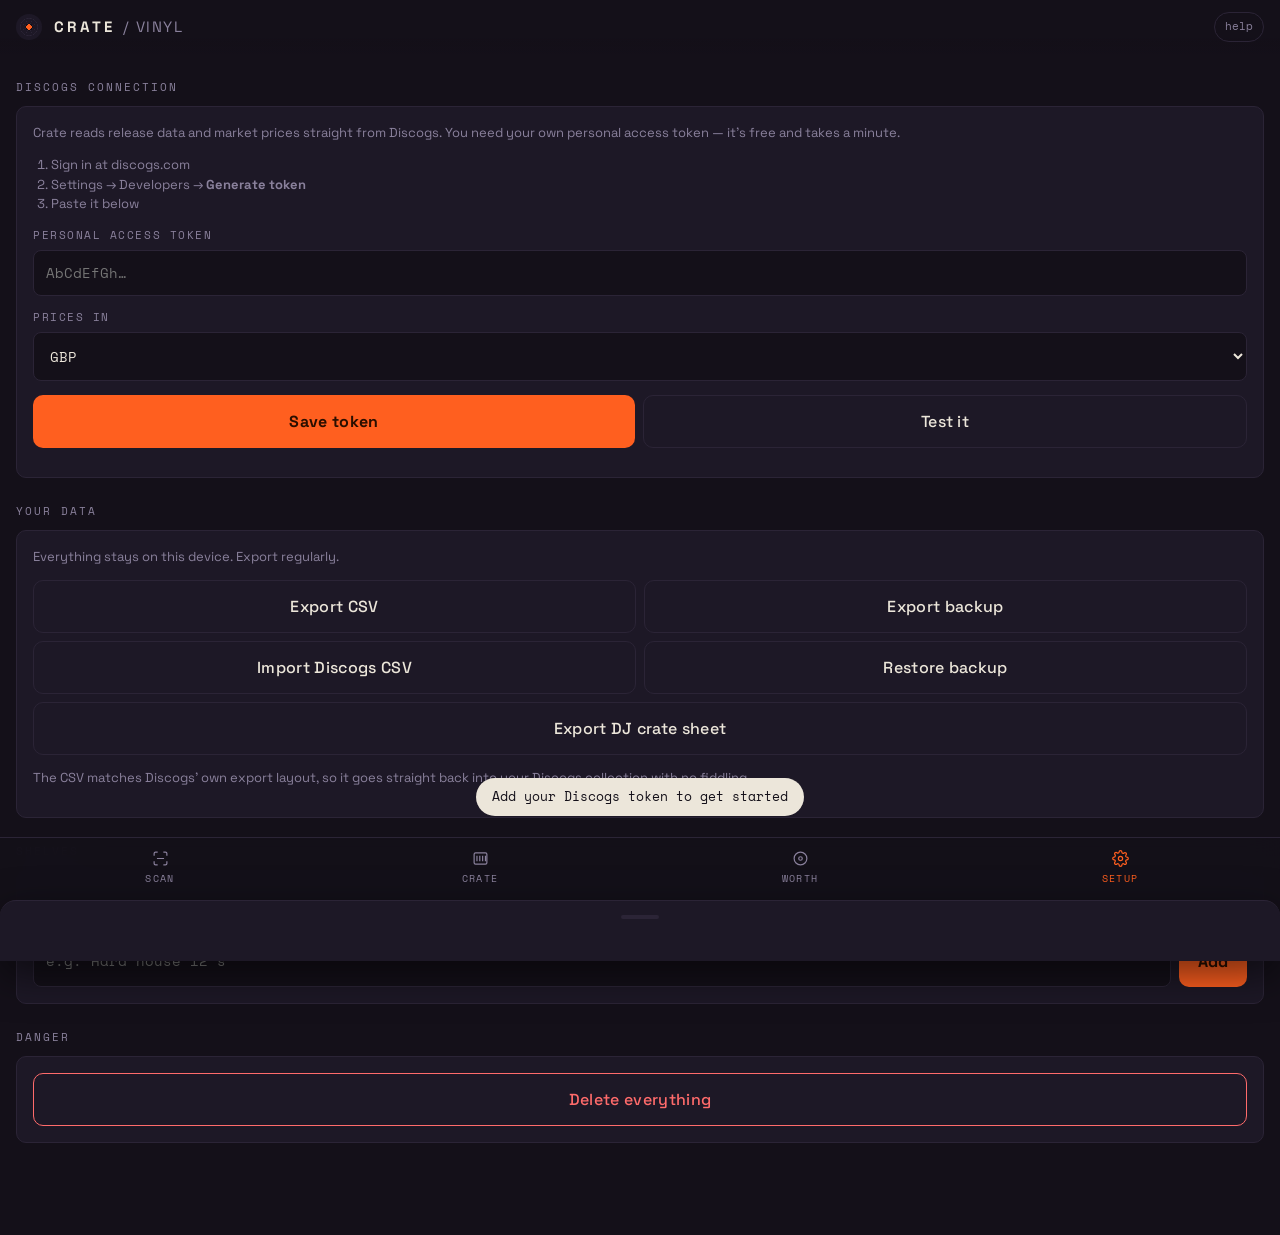
==== crate.html @ 7a07311d "v0.1.0 - Initial project structure for Crate vinyl cataloguer" ====
<!DOCTYPE html>
<html lang="en-GB">
<head>
<meta charset="utf-8">
<meta name="viewport" content="width=device-width, initial-scale=1, viewport-fit=cover">
<meta name="theme-color" content="#141019">
<title>Crate — vinyl cataloguer</title>
<link rel="preconnect" href="https://fonts.googleapis.com">
<link rel="preconnect" href="https://fonts.gstatic.com" crossorigin>
<link href="https://fonts.googleapis.com/css2?family=Space+Grotesk:wght@400;500;700&family=Space+Mono:wght@400;700&display=swap" rel="stylesheet">
<style>
/* ── tokens ───────────────────────────────────────────────── */
:root{
  --ink:#141019;        /* deep sleeve black, violet cast */
  --wax:#1d1826;        /* raised surface */
  --groove:#2b2436;     /* borders, grooves */
  --dust:#8a819c;       /* muted text */
  --card:#ece6da;       /* sleeve cardstock — text colour */
  --sticker:#ff5f1f;    /* fluorescent price sticker */
  --sticker-ink:#2a0f00;
  --ok:#7de0b0;
  --warn:#ffd24a;
  --bad:#ff6b6b;
  --display:"Space Grotesk",system-ui,-apple-system,sans-serif;
  --mono:"Space Mono",ui-monospace,SFMono-Regular,Menlo,monospace;
  --r:10px;
  --shadow:0 14px 40px rgba(0,0,0,.55);
}
*{box-sizing:border-box;-webkit-tap-highlight-color:transparent}
html,body{margin:0;padding:0}
body{
  background:var(--ink);
  color:var(--card);
  font-family:var(--display);
  font-size:16px;line-height:1.45;
  padding-bottom:calc(72px + env(safe-area-inset-bottom));
  overscroll-behavior-y:none;
}
button,input,select,textarea{font:inherit;color:inherit}
button{cursor:pointer;border:0;background:none}
a{color:var(--sticker)}
:focus-visible{outline:2px solid var(--sticker);outline-offset:2px;border-radius:4px}
::-webkit-scrollbar{height:6px;width:6px}
::-webkit-scrollbar-thumb{background:var(--groove);border-radius:3px}

/* ── header ───────────────────────────────────────────────── */
header{
  position:sticky;top:0;z-index:40;
  display:flex;align-items:center;gap:12px;
  padding:calc(12px + env(safe-area-inset-top)) 16px 12px;
  background:linear-gradient(var(--ink) 70%,transparent);
}
.disc{width:26px;height:26px;border-radius:50%;flex:none;
  background:
    radial-gradient(circle at 50% 50%, var(--sticker) 0 14%, var(--ink) 14.5% 20%,
    var(--groove) 20.5% 22%, var(--wax) 22.5% 32%, var(--groove) 32.5% 34%,
    var(--wax) 34.5% 46%, var(--groove) 46.5% 48%, var(--wax) 48.5% 100%);
  animation:spin 3.2s linear infinite;animation-play-state:paused}
.disc.on{animation-play-state:running}
@keyframes spin{to{transform:rotate(360deg)}}
.wordmark{font-weight:700;letter-spacing:.22em;text-transform:uppercase;font-size:15px}
.wordmark span{color:var(--dust);letter-spacing:.1em;font-weight:400}
header .spacer{flex:1}
.ghost{font-family:var(--mono);font-size:11px;color:var(--dust);
  border:1px solid var(--groove);padding:6px 10px;border-radius:99px}
.ghost:hover{color:var(--card);border-color:var(--dust)}

main{padding:0 16px}
.view{display:none}
.view.on{display:block;animation:rise .28s ease both}
@keyframes rise{from{opacity:0;transform:translateY(8px)}to{opacity:1;transform:none}}

/* ── shared bits ──────────────────────────────────────────── */
.eyebrow{font-family:var(--mono);font-size:11px;letter-spacing:.18em;
  text-transform:uppercase;color:var(--dust);margin:26px 0 10px}
.panel{background:var(--wax);border:1px solid var(--groove);border-radius:var(--r);padding:16px}
.btn{background:var(--sticker);color:var(--sticker-ink);font-weight:700;
  padding:14px 18px;border-radius:var(--r);letter-spacing:.02em;
  display:inline-flex;align-items:center;justify-content:center;gap:8px;width:100%}
.btn:active{transform:translateY(1px)}
.btn.quiet{background:transparent;color:var(--card);border:1px solid var(--groove);font-weight:500}
.btn.quiet:hover{border-color:var(--dust)}
.btn[disabled]{opacity:.45;pointer-events:none}
.row{display:flex;gap:8px}
.row>*{flex:1}
label.f{display:block;font-family:var(--mono);font-size:11px;letter-spacing:.14em;
  text-transform:uppercase;color:var(--dust);margin:14px 0 6px}
input[type=text],input[type=number],input[type=search],select,textarea{
  width:100%;background:var(--ink);border:1px solid var(--groove);
  border-radius:8px;padding:12px;font-family:var(--mono);font-size:14px}
input:focus,select:focus,textarea:focus{border-color:var(--sticker);outline:none}
.hint{font-size:13px;color:var(--dust);line-height:1.5}

/* ── scanner ──────────────────────────────────────────────── */
#stage{position:relative;background:#000;border:1px solid var(--groove);
  border-radius:var(--r);overflow:hidden;aspect-ratio:4/3;display:none}
#stage.on{display:block}
#video{width:100%;height:100%;object-fit:cover;display:block}
.reticle{position:absolute;inset:18% 10%;border:2px solid rgba(255,95,31,.9);
  border-radius:6px;box-shadow:0 0 0 100vmax rgba(0,0,0,.45)}
.reticle::after{content:"";position:absolute;left:0;right:0;height:2px;
  background:var(--sticker);box-shadow:0 0 12px var(--sticker);
  animation:sweep 2.2s ease-in-out infinite}
@keyframes sweep{0%,100%{top:4%}50%{top:96%}}
.stage-note{position:absolute;left:0;right:0;bottom:0;padding:8px 12px;
  font-family:var(--mono);font-size:11px;background:rgba(0,0,0,.6);color:var(--card)}

/* ── queue ────────────────────────────────────────────────── */
.q{display:flex;align-items:center;gap:10px;padding:10px 0;border-bottom:1px solid var(--groove)}
.q:last-child{border-bottom:0}
.q .code{font-family:var(--mono);font-size:13px}
.q .st{margin-left:auto;font-family:var(--mono);font-size:11px;color:var(--dust)}
.q.done .st{color:var(--ok)}
.q.miss .st{color:var(--bad)}

/* ── stats strip ──────────────────────────────────────────── */
.strip{display:grid;grid-template-columns:repeat(3,1fr);gap:1px;
  background:var(--groove);border:1px solid var(--groove);border-radius:var(--r);overflow:hidden}
.strip div{background:var(--wax);padding:14px 10px;text-align:center}
.strip b{display:block;font-family:var(--mono);font-size:19px;font-weight:700;letter-spacing:-.02em}
.strip small{font-family:var(--mono);font-size:10px;letter-spacing:.14em;
  text-transform:uppercase;color:var(--dust)}

/* ── THE CRATE (signature) ────────────────────────────────── */
.crate-rail{position:relative;margin:0 -16px;padding:0 16px}
.crate{display:flex;gap:3px;overflow-x:auto;scroll-snap-type:x proximity;
  padding:22px 16px 26px;margin:0 -16px;
  background:
    linear-gradient(180deg,transparent 0 18px,#0d0a11 18px 100%);
  border-top:1px solid var(--groove);border-bottom:1px solid var(--groove)}
.spine{flex:none;width:26px;height:184px;scroll-snap-align:center;
  border-radius:2px 2px 0 0;position:relative;overflow:hidden;
  box-shadow:inset -3px 0 6px rgba(0,0,0,.5), 0 -3px 8px rgba(0,0,0,.4);
  transition:transform .18s ease,width .18s ease}
.spine:hover,.spine:focus-visible{transform:translateY(-14px)}
.spine .txt{position:absolute;bottom:8px;left:50%;transform:translateX(-50%) rotate(180deg);
  writing-mode:vertical-rl;font-family:var(--mono);font-size:10px;letter-spacing:.06em;
  white-space:nowrap;max-height:168px;overflow:hidden;text-overflow:ellipsis;
  color:rgba(255,255,255,.92);text-shadow:0 1px 2px rgba(0,0,0,.8)}
.spine .tab{position:absolute;top:0;left:0;right:0;height:5px;background:rgba(255,255,255,.25)}
.crate-empty{padding:34px 16px;text-align:center;color:var(--dust);font-size:14px}

/* ── grid ─────────────────────────────────────────────────── */
.tools{display:flex;gap:8px;margin:14px 0}
.tools input{flex:2}
.tools select{flex:1;padding:12px 8px}
.grid{display:grid;grid-template-columns:repeat(auto-fill,minmax(148px,1fr));gap:14px;margin-bottom:24px}
.rec{position:relative;text-align:left}
.sleeve{aspect-ratio:1;background:var(--wax);border:1px solid var(--groove);
  border-radius:4px;overflow:hidden;position:relative}
.sleeve img{width:100%;height:100%;object-fit:cover;display:block}
.sleeve .noart{position:absolute;inset:0;display:grid;place-items:center;
  font-family:var(--mono);font-size:10px;color:var(--dust);text-align:center;padding:8px}
.tagsticker{position:absolute;right:-6px;top:-6px;background:var(--sticker);
  color:var(--sticker-ink);font-family:var(--mono);font-weight:700;font-size:11px;
  padding:4px 7px;border-radius:3px;transform:rotate(-7deg);
  box-shadow:0 3px 8px rgba(0,0,0,.5)}
.rec h4{margin:8px 0 1px;font-size:13.5px;font-weight:500;line-height:1.25;
  overflow:hidden;display:-webkit-box;-webkit-line-clamp:2;-webkit-box-orient:vertical}
.rec p{margin:0;font-family:var(--mono);font-size:10.5px;color:var(--dust);
  white-space:nowrap;overflow:hidden;text-overflow:ellipsis}
.dupe{position:absolute;left:6px;top:6px;background:var(--warn);color:#2a1f00;
  font-family:var(--mono);font-size:9px;font-weight:700;padding:2px 5px;border-radius:2px}

/* ── view toggle ──────────────────────────────────────────── */
.toggle{display:flex;gap:1px;background:var(--groove);border:1px solid var(--groove);
  border-radius:99px;overflow:hidden;margin:14px 0 0}
.toggle button{flex:1;padding:9px 4px;background:var(--wax);font-family:var(--mono);
  font-size:10.5px;letter-spacing:.14em;text-transform:uppercase;color:var(--dust)}
.toggle button.on{background:var(--sticker);color:var(--sticker-ink);font-weight:700}

.filterbar{background:var(--wax);border:1px solid var(--groove);border-radius:var(--r);
  padding:12px;margin:10px 0}
.filterbar .lane{display:flex;gap:8px;align-items:center}
.filterbar .lane+.lane{margin-top:8px}
.filterbar .tag{font-family:var(--mono);font-size:10px;letter-spacing:.14em;
  text-transform:uppercase;color:var(--dust);flex:0 0 44px}
.filterbar input,.filterbar select{padding:9px 8px;font-size:13px}
.check{display:flex;align-items:center;gap:8px;font-size:12.5px;color:var(--dust);
  font-family:var(--mono);cursor:pointer;margin-top:9px}
.check input{width:16px;height:16px;flex:0 0 16px;accent-color:var(--sticker)}
.clearf{font-family:var(--mono);font-size:10.5px;color:var(--sticker);
  text-transform:uppercase;letter-spacing:.12em;margin-left:auto}

/* ── key badge ────────────────────────────────────────────── */
.key{font-family:var(--mono);font-size:10.5px;font-weight:700;padding:3px 6px;
  border-radius:3px;letter-spacing:.02em;white-space:nowrap;
  background:hsl(var(--kh) 62% 58% / .18);color:hsl(var(--kh) 72% 68%);
  border:1px solid hsl(var(--kh) 62% 58% / .38)}
.bpmv{font-family:var(--mono);font-size:13px;font-weight:700;color:var(--card)}
.bpmv small{font-size:9px;color:var(--dust);font-weight:400;letter-spacing:.1em}

/* ── track list (global) ──────────────────────────────────── */
.tlist{margin-bottom:24px}
.trow{display:flex;align-items:center;gap:10px;padding:11px 0;
  border-bottom:1px solid var(--groove);width:100%;text-align:left}
.trow .art{width:34px;height:34px;flex:none;border-radius:3px;object-fit:cover;background:var(--ink)}
.trow .who{min-width:0;flex:1}
.trow .who b{display:block;font-size:13.5px;font-weight:500;
  overflow:hidden;text-overflow:ellipsis;white-space:nowrap}
.trow .who span{display:block;font-family:var(--mono);font-size:10.5px;color:var(--dust);
  overflow:hidden;text-overflow:ellipsis;white-space:nowrap}
.trow .num{display:flex;align-items:center;gap:7px;flex:none}
.keyhead{display:flex;align-items:baseline;gap:8px;margin:20px 0 2px}
.keyhead b{font-family:var(--mono);font-size:12px;letter-spacing:.14em;color:var(--sticker)}
.keyhead span{font-family:var(--mono);font-size:10.5px;color:var(--dust)}

/* ── editable tracks in sheet ─────────────────────────────── */
.ed{border-bottom:1px solid var(--groove);padding:10px 0}
.ed .top{display:flex;gap:10px;align-items:baseline;font-family:var(--mono);font-size:12.5px}
.ed .top b{color:var(--sticker);min-width:24px;flex:none}
.ed .top span:nth-child(2){flex:1;min-width:0;overflow:hidden;text-overflow:ellipsis;white-space:nowrap}
.ed .top span:last-child{color:var(--dust);font-size:11px}
.ed .bot{display:flex;gap:6px;margin-top:7px;align-items:center}
.ed .bot input[type=number]{flex:0 0 74px;padding:8px;text-align:center}
.ed .bot select{flex:1;padding:8px}
.tap{flex:0 0 52px;padding:8px 0;border:1px solid var(--groove);border-radius:8px;
  font-family:var(--mono);font-size:10.5px;letter-spacing:.1em;text-transform:uppercase;
  color:var(--dust);text-align:center}
.tap.live{border-color:var(--sticker);color:var(--sticker)}

/* ── sheet ────────────────────────────────────────────────── */
.scrim{position:fixed;inset:0;background:rgba(8,5,12,.72);z-index:60;
  opacity:0;pointer-events:none;transition:opacity .22s}
.scrim.on{opacity:1;pointer-events:auto}
.sheet{position:fixed;left:0;right:0;bottom:0;z-index:61;max-height:88vh;overflow-y:auto;
  background:var(--wax);border-top:1px solid var(--groove);
  border-radius:16px 16px 0 0;box-shadow:var(--shadow);
  transform:translateY(100%);transition:transform .28s cubic-bezier(.22,1,.36,1);
  padding:8px 16px calc(28px + env(safe-area-inset-bottom))}
.sheet.on{transform:none}
.grip{width:38px;height:4px;border-radius:2px;background:var(--groove);margin:6px auto 14px}
.sheet-head{display:flex;gap:14px}
.sheet-head img{width:96px;height:96px;object-fit:cover;border-radius:4px;flex:none;background:var(--ink)}
.sheet-head h3{margin:0 0 4px;font-size:18px;line-height:1.25}
.meta{font-family:var(--mono);font-size:11.5px;color:var(--dust);line-height:1.7}
.chips{display:flex;flex-wrap:wrap;gap:6px;margin:14px 0}
.chip{font-family:var(--mono);font-size:10.5px;letter-spacing:.08em;text-transform:uppercase;
  border:1px solid var(--groove);border-radius:99px;padding:4px 10px;color:var(--dust)}
.tracks{margin:8px 0 0;padding:0;list-style:none;font-family:var(--mono);font-size:12px}
.tracks li{display:flex;gap:10px;padding:5px 0;border-bottom:1px solid var(--groove)}
.tracks li b{color:var(--sticker);font-weight:700;min-width:26px}
.tracks li span:last-child{margin-left:auto;color:var(--dust)}

/* ── stats view ───────────────────────────────────────────── */
.bar{margin:9px 0}
.bar .lab{display:flex;font-family:var(--mono);font-size:11.5px;margin-bottom:4px}
.bar .lab span:last-child{margin-left:auto;color:var(--dust)}
.bar .track{height:7px;background:var(--groove);border-radius:4px;overflow:hidden}
.bar .fill{height:100%;background:var(--sticker);border-radius:4px}

/* ── nav ──────────────────────────────────────────────────── */
nav{position:fixed;left:0;right:0;bottom:0;z-index:50;display:grid;
  grid-template-columns:repeat(4,1fr);
  background:rgba(20,16,25,.94);backdrop-filter:blur(14px);
  border-top:1px solid var(--groove);padding-bottom:env(safe-area-inset-bottom)}
nav button{padding:12px 4px 14px;font-family:var(--mono);font-size:10px;
  letter-spacing:.14em;text-transform:uppercase;color:var(--dust);
  display:flex;flex-direction:column;align-items:center;gap:5px}
nav button .ic{width:17px;height:17px;stroke:currentColor;fill:none;stroke-width:1.7}
nav button.on{color:var(--sticker)}

/* ── toast ────────────────────────────────────────────────── */
#toast{position:fixed;left:50%;bottom:calc(84px + env(safe-area-inset-bottom));
  transform:translate(-50%,14px);z-index:80;background:var(--card);color:var(--ink);
  font-family:var(--mono);font-size:12.5px;padding:10px 16px;border-radius:99px;
  opacity:0;pointer-events:none;transition:.24s;max-width:90vw;text-align:center}
#toast.on{opacity:1;transform:translate(-50%,0)}

@media (prefers-reduced-motion:reduce){
  *{animation:none!important;transition:none!important}
}
</style>
</head>
<body>

<header>
  <div class="disc" id="disc" aria-hidden="true"></div>
  <div class="wordmark">Crate <span>/ vinyl</span></div>
  <div class="spacer"></div>
  <button class="ghost" id="btnHelp">help</button>
</header>

<main>

<!-- ═══ SCAN ═══ -->
<section class="view on" id="v-scan">
  <div class="eyebrow">Add records</div>

  <div id="stage">
    <video id="video" playsinline muted></video>
    <div class="reticle"></div>
    <div class="stage-note" id="stageNote">Point at the barcode on the sleeve</div>
  </div>

  <div style="margin-top:12px" class="row">
    <button class="btn" id="btnCam">Scan barcodes</button>
    <button class="btn quiet" id="btnStop" style="display:none">Stop camera</button>
  </div>

  <label class="f" for="manual">Or type a barcode, catalogue number or title</label>
  <div class="row">
    <input type="text" id="manual" placeholder="5033197130729 / TIDY123 / Binary Finary" autocomplete="off">
    <button class="btn" id="btnFind" style="flex:0 0 88px">Find</button>
  </div>
  <div class="row" style="margin-top:8px">
    <button class="btn quiet" id="btnPaste">Paste Discogs link</button>
    <button class="btn quiet" id="btnBlank">Add by hand</button>
  </div>

  <div class="eyebrow">Queue</div>
  <div class="panel" id="queue"><div class="hint">Nothing queued. Scans land here and resolve one at a time so Discogs doesn't rate-limit you.</div></div>
</section>

<!-- ═══ CRATE ═══ -->
<section class="view" id="v-crate">
  <div class="eyebrow">Your collection</div>
  <div class="strip" id="strip"></div>

  <div class="eyebrow">Flick through</div>
  <div class="crate-rail"><div class="crate" id="crate"></div></div>

  <div class="toggle" id="mode">
    <button data-m="sleeves" class="on">Sleeves</button>
    <button data-m="tracks">Tracks</button>
  </div>

  <div class="tools">
    <input type="search" id="q" placeholder="Search artist, title, label, cat no…" autocomplete="off">
    <select id="sort">
      <option value="added">Newest first</option>
      <option value="artist">Artist A–Z</option>
      <option value="year">Year</option>
      <option value="value">Value high–low</option>
      <option value="label">Label</option>
      <option value="bpm">BPM low–high</option>
      <option value="keybpm">Key, then BPM</option>
      <option value="bpmkey">BPM, then key</option>
    </select>
  </div>

  <div class="filterbar">
    <div class="lane">
      <span class="tag">Shelf</span>
      <select id="shelfFilter"><option value="">All shelves</option></select>
      <select id="fmtFilter"><option value="">All formats</option></select>
    </div>
    <div class="lane">
      <span class="tag">BPM</span>
      <input type="number" id="bpmMin" placeholder="min" inputmode="numeric">
      <input type="number" id="bpmMax" placeholder="max" inputmode="numeric">
      <select id="keyFilter" style="flex:1.3"><option value="">Any key</option></select>
    </div>
    <label class="check"><input type="checkbox" id="harmonic"> Include harmonically compatible keys</label>
    <div class="lane"><span class="clearf" id="clearF" role="button" tabindex="0">Clear filters</span></div>
  </div>

  <div class="grid" id="grid"></div>
  <div class="tlist" id="tlist" style="display:none"></div>
</section>

<!-- ═══ STATS ═══ -->
<section class="view" id="v-stats">
  <div class="eyebrow">What you're sitting on</div>
  <div class="strip" id="strip2"></div>
  <div class="panel" style="margin-top:14px">
    <div class="hint" id="valueNote"></div>
  </div>
  <div class="eyebrow">By decade</div>
  <div id="byDecade"></div>
  <div class="eyebrow">By label</div>
  <div id="byLabel"></div>
  <div class="eyebrow">By style</div>
  <div id="byStyle"></div>
  <div class="eyebrow">Most valuable</div>
  <div id="topValue"></div>
  <div style="height:20px"></div>
</section>

<!-- ═══ SETUP ═══ -->
<section class="view" id="v-setup">
  <div class="eyebrow">Discogs connection</div>
  <div class="panel">
    <p class="hint" style="margin-top:0">Crate reads release data and market prices straight from Discogs. You need your own personal access token — it's free and takes a minute.</p>
    <ol class="hint" style="padding-left:18px">
      <li>Sign in at discogs.com</li>
      <li>Settings → Developers → <b>Generate token</b></li>
      <li>Paste it below</li>
    </ol>
    <label class="f" for="tok">Personal access token</label>
    <input type="text" id="tok" placeholder="AbCdEfGh…" autocomplete="off" spellcheck="false">
    <label class="f" for="curr">Prices in</label>
    <select id="curr">
      <option>GBP</option><option>USD</option><option>EUR</option>
      <option>AUD</option><option>CAD</option><option>JPY</option><option>SEK</option>
    </select>
    <div style="margin-top:14px" class="row">
      <button class="btn" id="btnSaveTok">Save token</button>
      <button class="btn quiet" id="btnTest">Test it</button>
    </div>
    <p class="hint" id="tokState" style="margin-bottom:0"></p>
  </div>

  <div class="eyebrow">Your data</div>
  <div class="panel">
    <p class="hint" style="margin-top:0">Everything stays on this device. Export regularly.</p>
    <div class="row" style="margin-bottom:8px">
      <button class="btn quiet" id="btnCsv">Export CSV</button>
      <button class="btn quiet" id="btnJson">Export backup</button>
    </div>
    <div class="row" style="margin-bottom:8px">
      <button class="btn quiet" id="btnImport">Import Discogs CSV</button>
      <button class="btn quiet" id="btnRestore">Restore backup</button>
    </div>
    <button class="btn quiet" id="btnDj">Export DJ crate sheet</button>
    <input type="file" id="file" accept=".csv,.json" style="display:none">
    <p class="hint">The CSV matches Discogs' own export layout, so it goes straight back into your Discogs collection with no fiddling.</p>
  </div>

  <div class="eyebrow">Shelves</div>
  <div class="panel">
    <div id="shelfList"></div>
    <div class="row" style="margin-top:10px">
      <input type="text" id="newShelf" placeholder="e.g. Hard house 12&quot;s">
      <button class="btn" id="btnShelf" style="flex:0 0 68px">Add</button>
    </div>
  </div>

  <div class="eyebrow">Danger</div>
  <div class="panel">
    <button class="btn quiet" id="btnWipe" style="color:var(--bad);border-color:var(--bad)">Delete everything</button>
  </div>
  <div style="height:20px"></div>
</section>

</main>

<nav>
  <button data-v="scan" class="on"><svg class="ic" viewBox="0 0 24 24"><path d="M3 8V5a2 2 0 012-2h3M16 3h3a2 2 0 012 2v3M21 16v3a2 2 0 01-2 2h-3M8 21H5a2 2 0 01-2-2v-3M7 12h10"/></svg>Scan</button>
  <button data-v="crate"><svg class="ic" viewBox="0 0 24 24"><rect x="3" y="4" width="18" height="16" rx="2"/><path d="M7 8v8M11 8v8M15 8v8M19 8v8"/></svg>Crate</button>
  <button data-v="stats"><svg class="ic" viewBox="0 0 24 24"><circle cx="12" cy="12" r="9"/><circle cx="12" cy="12" r="2.5"/></svg>Worth</button>
  <button data-v="setup"><svg class="ic" viewBox="0 0 24 24"><circle cx="12" cy="12" r="3"/><path d="M19.4 15a1.7 1.7 0 00.34 1.88l.06.06a2 2 0 11-2.83 2.83l-.06-.06a1.7 1.7 0 00-1.88-.34 1.7 1.7 0 00-1 1.56V21a2 2 0 11-4 0v-.09a1.7 1.7 0 00-1.11-1.56 1.7 1.7 0 00-1.88.34l-.06.06a2 2 0 11-2.83-2.83l.06-.06a1.7 1.7 0 00.34-1.88 1.7 1.7 0 00-1.56-1H3a2 2 0 110-4h.09A1.7 1.7 0 004.65 8.6a1.7 1.7 0 00-.34-1.88l-.06-.06a2 2 0 112.83-2.83l.06.06a1.7 1.7 0 001.88.34H9a1.7 1.7 0 001-1.56V3a2 2 0 114 0v.09a1.7 1.7 0 001 1.56 1.7 1.7 0 001.88-.34l.06-.06a2 2 0 112.83 2.83l-.06.06a1.7 1.7 0 00-.34 1.88V9a1.7 1.7 0 001.56 1H21a2 2 0 110 4h-.09a1.7 1.7 0 00-1.51 1z"/></svg>Setup</button>
</nav>

<div class="scrim" id="scrim"></div>
<div class="sheet" id="sheet" role="dialog" aria-modal="true"><div class="grip"></div><div id="sheetBody"></div></div>
<div id="toast" role="status"></div>

<script>
/* ══════════════════════════════════════════════════════════
   storage — works as a Claude artifact, a local file, or on
   GitHub Pages. Tries window.storage, then localStorage, then
   memory (session only).
   ══════════════════════════════════════════════════════════ */
const mem = {};
const store = {
  async get(k){
    try{ if(window.storage){ const r = await window.storage.get(k); return r ? JSON.parse(r.value) : null; } }catch(e){}
    try{ const v = localStorage.getItem(k); return v ? JSON.parse(v) : (k in mem ? mem[k] : null); }catch(e){}
    return k in mem ? mem[k] : null;
  },
  async set(k,v){
    mem[k]=v;
    try{ if(window.storage){ await window.storage.set(k, JSON.stringify(v)); return; } }catch(e){}
    try{ localStorage.setItem(k, JSON.stringify(v)); }catch(e){}
  }
};

/* ── state ────────────────────────────────────────────────── */
let DB = { items:[], shelves:['Main'], token:'', curr:'GBP' };
const SYM = {GBP:'£',USD:'$',EUR:'€',AUD:'A$',CAD:'C$',JPY:'¥',SEK:'kr '};
const sym = () => SYM[DB.curr] || '';
const $ = s => document.querySelector(s);
const esc = s => String(s??'').replace(/[&<>"']/g, c => ({'&':'&amp;','<':'&lt;','>':'&gt;','"':'&quot;',"'":'&#39;'}[c]));

async function load(){
  const d = await store.get('crate.db');
  if(d) DB = Object.assign(DB, d);
  $('#tok').value = DB.token || '';
  $('#curr').value = DB.curr || 'GBP';
}
let saveTimer;
function save(){ clearTimeout(saveTimer); saveTimer = setTimeout(()=>store.set('crate.db', DB), 200); }

function toast(msg, ms=2600){
  const t = $('#toast'); t.textContent = msg; t.classList.add('on');
  clearTimeout(t._t); t._t = setTimeout(()=>t.classList.remove('on'), ms);
}
const spin = on => $('#disc').classList.toggle('on', on);

/* ══════════════════════════════════════════════════════════
   Discogs — throttled to stay inside 60 requests a minute
   ══════════════════════════════════════════════════════════ */
const API = 'https://api.discogs.com';
let lastCall = 0;
async function dg(path, params={}){
  if(!DB.token) throw new Error('NO_TOKEN');
  const wait = 1100 - (Date.now() - lastCall);
  if(wait > 0) await new Promise(r => setTimeout(r, wait));
  lastCall = Date.now();
  const u = new URL(API + path);
  Object.entries(params).forEach(([k,v]) => v!=null && v!=='' && u.searchParams.set(k,v));
  u.searchParams.set('token', DB.token);
  let res;
  try{ res = await fetch(u, {headers:{'Accept':'application/json'}}); }
  catch(e){ throw new Error('NETWORK'); }
  if(res.status === 401) throw new Error('BAD_TOKEN');
  if(res.status === 429){ await new Promise(r=>setTimeout(r,4000)); return dg(path, params); }
  if(res.status === 404) throw new Error('NOT_FOUND');
  if(!res.ok) throw new Error('HTTP_' + res.status);
  return res.json();
}

function friendly(e){
  const m = {
    NO_TOKEN:'Add your Discogs token in Setup first.',
    BAD_TOKEN:'Discogs rejected that token. Check it in Setup.',
    NETWORK:'Could not reach Discogs. Check your connection.',
    NOT_FOUND:'Discogs has no record with that ID.'
  };
  return m[e.message] || ('Discogs error: ' + e.message);
}

/* search by barcode, then catno, then free text */
async function findRelease(codeRaw){
  const code = codeRaw.trim();
  const tries = /^\d{8,14}$/.test(code)
    ? [{barcode:code}, {q:code}]
    : [{catno:code}, {q:code}];
  for(const p of tries){
    const r = await dg('/database/search', Object.assign({type:'release', per_page:12}, p));
    if(r.results && r.results.length) return r.results;
  }
  return [];
}

async function fetchRelease(id){
  return dg('/releases/' + id, {curr_abbr: DB.curr});
}

/* ── Discogs tracklists are messier than they look ──────────
   Headings are dividers, not tracks. Index entries (continuous
   mix sides) hide the real tracks in sub_tracks. Compilation
   tracks carry their own artist that isn't the release artist. */
const cleanName = n => String(n||'').replace(/\s*\(\d+\)$/,'');
function mkTrack(t, parentPos){
  return {
    pos: t.position || parentPos || '',
    title: t.title || 'Untitled',
    artist: (t.artists||[]).map(a => cleanName(a.name)).join(' & '), // blank = same as release
    dur: t.duration || '',
    bpm: null, key: ''
  };
}
function flatTracks(list){
  const out = [];
  (list||[]).forEach(t => {
    if(t.type_ === 'heading') return;
    if(Array.isArray(t.sub_tracks) && t.sub_tracks.length){
      t.sub_tracks.forEach(s => { if(s.type_ !== 'heading') out.push(mkTrack(s, t.position)); });
    } else out.push(mkTrack(t, ''));
  });
  return out;
}
/* keep BPM and key already typed in when a tracklist is re-pulled.
   Title wins over position: sub-tracks on a continuous mix all share
   the parent's position, so matching on position alone double-assigns.
   Each old track is consumed once so nothing gets copied twice. */
function mergeTracks(fresh, old){
  const pool = (old||[]).slice();
  const take = pred => { const j = pool.findIndex(pred); return j<0 ? null : pool.splice(j,1)[0]; };
  const norm = s => String(s||'').trim().toLowerCase();
  return fresh.map(t => {
    const m = take(o => norm(o.title) === norm(t.title))
           || take(o => o.pos && o.pos === t.pos);
    return m ? Object.assign(t, {bpm: m.bpm ?? null, key: m.key || ''}) : t;
  });
}
function toItem(rel, scanned){
  const artist = (rel.artists||[]).map(a => a.name.replace(/\s*\(\d+\)$/,'')).join(' & ') || 'Unknown artist';
  const lab = (rel.labels||[])[0] || {};
  return {
    uid: 'r' + rel.id + '-' + Math.random().toString(36).slice(2,7),
    id: rel.id,
    artist,
    title: rel.title || 'Untitled',
    year: rel.year || (rel.released||'').slice(0,4) || '',
    label: lab.name ? lab.name.replace(/\s*\(\d+\)$/,'') : '',
    catno: lab.catno || '',
    country: rel.country || '',
    format: (rel.formats||[]).map(f => [f.name, f.text, (f.descriptions||[]).join(' ')].filter(Boolean).join(' ')).join(', '),
    genres: (rel.genres||[]).concat(rel.styles||[]),
    art: (rel.images && rel.images[0] ? (rel.images[0].uri150 || rel.images[0].uri) : (rel.thumb||'')),
    tracks: flatTracks(rel.tracklist),
    low: typeof rel.lowest_price === 'number' ? rel.lowest_price : null,
    forSale: rel.num_for_sale ?? null,
    have: rel.community?.have ?? null,
    want: rel.community?.want ?? null,
    barcode: scanned || '',
    media: 'VG+', sleeve: 'VG+',
    paid: null, notes: '', shelf: DB.shelves[0] || 'Main',
    added: new Date().toISOString(),
    priced: Date.now()
  };
}

/* Goldmine condition multipliers, applied to the Discogs low */
const COND = {'M':1.35,'NM':1.20,'VG+':1.00,'VG':0.62,'G+':0.35,'G':0.22,'F':0.12,'P':0.06};
const GRADES = ['M','NM','VG+','VG','G+','G','F','P'];
function itemValue(it){
  if(it.low == null) return null;
  const m = (COND[it.media] ?? 1) * 0.8 + (COND[it.sleeve] ?? 1) * 0.2;
  return it.low * m;
}
const money = n => n==null ? '—' : sym() + n.toLocaleString(undefined,{minimumFractionDigits:2,maximumFractionDigits:2});

/* ══════════════════════════════════════════════════════════
   Camelot wheel — 1A…12B, plus the musical key each one means
   ══════════════════════════════════════════════════════════ */
const KEYNAME = {
  '1A':'Ab min','1B':'B maj',  '2A':'Eb min','2B':'F# maj', '3A':'Bb min','3B':'Db maj',
  '4A':'F min', '4B':'Ab maj', '5A':'C min', '5B':'Eb maj', '6A':'G min', '6B':'Bb maj',
  '7A':'D min', '7B':'F maj',  '8A':'A min', '8B':'C maj',  '9A':'E min', '9B':'G maj',
  '10A':'B min','10B':'D maj','11A':'F# min','11B':'A maj','12A':'Db min','12B':'E maj'
};
const CAMELOT = Object.keys(KEYNAME).sort((a,b)=>
  (parseInt(a)-parseInt(b)) || a.slice(-1).localeCompare(b.slice(-1)));
const keyRank = k => { if(!k) return 999; const n=parseInt(k,10); return n*2 + (k.slice(-1)==='B'?1:0); };
const keyHue  = k => k ? (parseInt(k,10)-1)*30 : 0;

/* the three moves that stay in key, plus the track itself */
function compatible(k){
  if(!k) return [];
  const n = parseInt(k,10), L = k.slice(-1);
  const up = n===12?1:n+1, dn = n===1?12:n-1;
  return [k, n+(L==='A'?'B':'A'), up+L, dn+L];
}

function keyOpts(sel, blank='Any key'){
  return `<option value="">${blank}</option>` + CAMELOT.map(k =>
    `<option value="${k}" ${k===sel?'selected':''}>${k} · ${KEYNAME[k]}</option>`).join('');
}
const keyBadge = k => k ? `<span class="key" style="--kh:${keyHue(k)}">${k}</span>` : '';

/* every track in the collection, flattened, with its release attached */
function allTracks(){
  const out = [];
  DB.items.forEach(it => (it.tracks||[]).forEach((t,i) => out.push({t, i, it})));
  return out;
}
/* a release's BPM range, for sorting sleeves */
function relBpm(it){
  const b = (it.tracks||[]).map(t=>t.bpm).filter(x=>x>0);
  return b.length ? b.reduce((a,c)=>a+c,0)/b.length : null;
}
function relKey(it){
  const k = (it.tracks||[]).map(t=>t.key).filter(Boolean);
  return k.length ? k[0] : '';
}

/* ══════════════════════════════════════════════════════════
   queue — scans resolve one at a time in the background
   ══════════════════════════════════════════════════════════ */
let QUEUE = [], working = false;

function enqueue(code){
  if(QUEUE.some(q => q.code === code && q.state === 'waiting')) return;
  QUEUE.unshift({code, state:'waiting', note:''});
  renderQueue(); pump();
}

async function pump(){
  if(working) return;
  const job = QUEUE.find(q => q.state === 'waiting');
  if(!job) return;
  working = true; spin(true);
  job.state = 'working'; renderQueue();
  try{
    const hits = await findRelease(job.code);
    if(!hits.length){ job.state='miss'; job.note='no match'; }
    else{
      const rel = await fetchRelease(hits[0].id);
      const it = toItem(rel, job.code);
      const dup = DB.items.find(x => x.id === it.id);
      DB.items.unshift(it); save();
      job.state='done';
      job.note = (dup ? 'dupe · ' : '') + it.artist + ' — ' + it.title;
      job.uid = it.uid;
      job.alts = hits.slice(1,6).map(h => ({id:h.id, title:h.title, year:h.year, fmt:(h.format||[]).join(' ')}));
      renderAll();
    }
  }catch(e){
    job.state='miss'; job.note = friendly(e);
    if(e.message==='NO_TOKEN' || e.message==='BAD_TOKEN'){ QUEUE.forEach(q=>{ if(q.state==='waiting'){q.state='miss'; q.note='needs token';} }); }
  }
  working = false; renderQueue();
  const more = QUEUE.some(q => q.state === 'waiting');
  spin(more);
  if(more) pump();
}

function renderQueue(){
  const el = $('#queue');
  if(!QUEUE.length){ el.innerHTML = '<div class="hint">Nothing queued. Scans land here and resolve one at a time so Discogs doesn\'t rate-limit you.</div>'; return; }
  el.innerHTML = QUEUE.slice(0,25).map(q => {
    const cls = q.state==='done'?'done':q.state==='miss'?'miss':'';
    const st = q.state==='waiting'?'queued':q.state==='working'?'looking…':q.state==='done'?'added':'no match';
    return `<div class="q ${cls}">
      <div style="min-width:0">
        <div class="code">${esc(q.code)}</div>
        ${q.note?`<div style="font-size:11.5px;color:var(--dust);overflow:hidden;text-overflow:ellipsis;white-space:nowrap;max-width:56vw">${esc(q.note)}</div>`:''}
      </div>
      <div class="st">${st}</div>
    </div>`;
  }).join('');
}

/* ══════════════════════════════════════════════════════════
   camera — native BarcodeDetector where available, ZXing on iOS
   ══════════════════════════════════════════════════════════ */
let stream=null, detector=null, zx=null, rafId=null, recent=new Map();

function accept(code){
  const now = Date.now();
  if(recent.get(code) && now - recent.get(code) < 4000) return;
  recent.set(code, now);
  if(navigator.vibrate) navigator.vibrate(35);
  $('#stageNote').textContent = 'Got ' + code;
  enqueue(code);
}

async function startCam(){
  $('#stage').classList.add('on');
  $('#btnCam').style.display='none'; $('#btnStop').style.display='';
  try{
    stream = await navigator.mediaDevices.getUserMedia({video:{facingMode:{ideal:'environment'}, width:{ideal:1280}}});
  }catch(e){
    $('#stageNote').textContent = 'Camera blocked. Allow camera access, or type the barcode below.';
    toast('No camera access — type the code instead'); return;
  }
  const v = $('#video'); v.srcObject = stream; await v.play();

  if('BarcodeDetector' in window){
    try{
      detector = new BarcodeDetector({formats:['ean_13','ean_8','upc_a','upc_e','code_128','code_39']});
      $('#stageNote').textContent = 'Point at the barcode on the sleeve';
      const tick = async () => {
        if(!stream) return;
        try{ const b = await detector.detect(v); if(b.length) accept(b[0].rawValue); }catch(e){}
        rafId = requestAnimationFrame(tick);
      };
      tick(); return;
    }catch(e){ detector = null; }
  }
  await zxing();
}

async function zxing(){
  $('#stageNote').textContent = 'Loading scanner…';
  try{
    if(!window.ZXing){
      await new Promise((ok,bad)=>{
        const s = document.createElement('script');
        s.src = 'https://cdn.jsdelivr.net/npm/@zxing/library@0.21.3/umd/index.min.js';
        s.onload = ok; s.onerror = bad; document.head.appendChild(s);
      });
    }
    zx = new ZXing.BrowserMultiFormatReader();
    $('#stageNote').textContent = 'Point at the barcode on the sleeve';
    zx.decodeFromStream(stream, $('#video'), (res)=>{ if(res) accept(res.getText()); });
  }catch(e){
    $('#stageNote').textContent = 'Scanner needs an internet connection the first time. Type the barcode below instead.';
  }
}

function stopCam(){
  if(rafId) cancelAnimationFrame(rafId); rafId=null;
  if(zx){ try{ zx.reset(); }catch(e){} zx=null; }
  if(stream){ stream.getTracks().forEach(t=>t.stop()); stream=null; }
  $('#video').srcObject=null;
  $('#stage').classList.remove('on');
  $('#btnCam').style.display=''; $('#btnStop').style.display='none';
}

/* ══════════════════════════════════════════════════════════
   rendering
   ══════════════════════════════════════════════════════════ */
function hue(s){ let h=0; for(let i=0;i<s.length;i++) h = (h*31 + s.charCodeAt(i)) % 360; return h; }

function renderStrip(){
  const n = DB.items.length;
  const vals = DB.items.map(itemValue).filter(v => v!=null);
  const total = vals.reduce((a,b)=>a+b,0);
  const priced = vals.length;
  const html = `
    <div><b>${n}</b><small>records</small></div>
    <div><b>${sym()}${Math.round(total).toLocaleString()}</b><small>market low</small></div>
    <div><b>${priced?money(total/priced).replace(/\.00$/,''):'—'}</b><small>average</small></div>`;
  $('#strip').innerHTML = html; $('#strip2').innerHTML = html;
  $('#valueNote').innerHTML = priced
    ? `Based on the lowest current Discogs asking price for ${priced} of your ${n} records, adjusted for the condition you've graded each copy. It's a floor, not an appraisal — rare pressings with nothing for sale show no price at all.`
    : `No prices yet. Add your Discogs token in Setup and scan something.`;
}

function renderCrate(){
  const el = $('#crate');
  if(!DB.items.length){ el.innerHTML = '<div class="crate-empty">Empty crate. Go and scan something.</div>'; return; }
  el.innerHTML = DB.items.slice(0,80).map(it => {
    const h = hue(it.artist + it.label);
    return `<button class="spine" data-uid="${it.uid}"
      style="background:linear-gradient(90deg,hsl(${h} 34% 26%),hsl(${h} 30% 17%))"
      title="${esc(it.artist)} — ${esc(it.title)}">
      <span class="tab" style="background:hsl(${h} 60% 55% / .5)"></span>
      <span class="txt">${esc(it.artist)} · ${esc(it.title)}</span>
    </button>`;
  }).join('');
}

/* current filter settings, read once per render */
function filters(){
  const kf = $('#keyFilter').value;
  return {
    q: $('#q').value.trim().toLowerCase(),
    shelf: $('#shelfFilter').value,
    fmt: $('#fmtFilter').value,
    lo: parseFloat($('#bpmMin').value) || null,
    hi: parseFloat($('#bpmMax').value) || null,
    keys: kf ? ($('#harmonic').checked ? compatible(kf) : [kf]) : null,
    sort: $('#sort').value
  };
}
const bpmOk = (t,f) => !(f.lo || f.hi) ? true
  : (t.bpm > 0 && (!f.lo || t.bpm >= f.lo) && (!f.hi || t.bpm <= f.hi));
const keyOk = (t,f) => !f.keys ? true : f.keys.includes(t.key);
function relOk(it,f){
  if(f.shelf && it.shelf !== f.shelf) return false;
  if(f.fmt && !(it.format||'').toLowerCase().includes(f.fmt.toLowerCase())) return false;
  if(f.q && ![it.artist,it.title,it.label,it.catno,it.barcode,(it.genres||[]).join(' ')]
       .join(' ').toLowerCase().includes(f.q)) return false;
  return true;
}

/* sleeve view — a release survives if any of its tracks passes BPM/key */
function visible(){
  const f = filters();
  const list = DB.items.filter(it => {
    if(!relOk(it,f)) return false;
    if(!f.keys && !f.lo && !f.hi) return true;
    return (it.tracks||[]).some(t => bpmOk(t,f) && keyOk(t,f));
  });
  const cmp = {
    added:(a,b)=> (b.added||'').localeCompare(a.added||''),
    artist:(a,b)=> a.artist.localeCompare(b.artist) || (a.year+'').localeCompare(b.year+''),
    year:(a,b)=> (b.year||0) - (a.year||0),
    value:(a,b)=> (itemValue(b)??-1) - (itemValue(a)??-1),
    label:(a,b)=> (a.label||'~').localeCompare(b.label||'~'),
    bpm:(a,b)=> (relBpm(a)??1e9) - (relBpm(b)??1e9),
    keybpm:(a,b)=> keyRank(relKey(a)) - keyRank(relKey(b)) || (relBpm(a)??1e9) - (relBpm(b)??1e9),
    bpmkey:(a,b)=> (relBpm(a)??1e9) - (relBpm(b)??1e9) || keyRank(relKey(a)) - keyRank(relKey(b))
  }[f.sort];
  return list.sort(cmp);
}

/* track view — the flat list a DJ actually reads */
function visibleTracks(){
  const f = filters();
  let rows = allTracks().filter(({t,it}) => {
    if(!relOk(it,f)){
      if(!f.q) return false;
      if(!`${t.title} ${t.artist}`.toLowerCase().includes(f.q)) return false;
    }
    return bpmOk(t,f) && keyOk(t,f);
  });
  const cmp = {
    added:(a,b)=> (b.it.added||'').localeCompare(a.it.added||''),
    artist:(a,b)=> a.it.artist.localeCompare(b.it.artist) || a.i - b.i,
    year:(a,b)=> (b.it.year||0) - (a.it.year||0),
    value:(a,b)=> (itemValue(b.it)??-1) - (itemValue(a.it)??-1),
    label:(a,b)=> (a.it.label||'~').localeCompare(b.it.label||'~'),
    bpm:(a,b)=> (a.t.bpm||1e9) - (b.t.bpm||1e9),
    keybpm:(a,b)=> keyRank(a.t.key) - keyRank(b.t.key) || (a.t.bpm||1e9) - (b.t.bpm||1e9),
    bpmkey:(a,b)=> (a.t.bpm||1e9) - (b.t.bpm||1e9) || keyRank(a.t.key) - keyRank(b.t.key)
  }[f.sort];
  return {rows: rows.sort(cmp), sort: f.sort};
}

function renderTracks(){
  const {rows, sort} = visibleTracks();
  const el = $('#tlist');
  if(!rows.length){
    el.innerHTML = `<div class="hint" style="padding:26px 0;text-align:center">${
      allTracks().length ? 'No tracks match those filters.'
      : 'No tracklists yet. Open a record and add tracks, or scan one so Discogs fills them in.'}</div>`;
    return;
  }
  let html = '', lastKey = null;
  const grouped = sort === 'keybpm';
  rows.forEach(({t,i,it}) => {
    if(grouped && t.key !== lastKey){
      lastKey = t.key;
      html += `<div class="keyhead"><b>${t.key || 'NO KEY'}</b><span>${t.key?KEYNAME[t.key]:'not set yet'}</span></div>`;
    }
    html += `<button class="trow" data-uid="${it.uid}">
      ${it.art?`<img class="art" src="${esc(it.art)}" alt="" loading="lazy">`:'<span class="art"></span>'}
      <span class="who">
        <b>${esc(t.title || 'Untitled')}</b>
        <span>${esc(t.artist || it.artist)} · ${esc(it.title)}${t.pos?' · '+esc(t.pos):''}</span>
      </span>
      <span class="num">
        <span class="bpmv">${t.bpm ? t.bpm : '<small>—</small>'}</span>
        ${keyBadge(t.key)}
      </span>
    </button>`;
  });
  el.innerHTML = html;
}

function renderGrid(){
  const list = visible();
  const counts = {}; DB.items.forEach(i => counts[i.id] = (counts[i.id]||0)+1);
  const el = $('#grid');
  if(!list.length){
    el.innerHTML = `<div class="hint" style="grid-column:1/-1;padding:26px 0;text-align:center">${DB.items.length?'Nothing matches that.':'Your crate is empty. Scan a sleeve to start.'}</div>`;
    return;
  }
  el.innerHTML = list.map(it => {
    const v = itemValue(it);
    return `<button class="rec" data-uid="${it.uid}">
      <div class="sleeve">
        ${it.art ? `<img loading="lazy" src="${esc(it.art)}" alt="">`
                 : `<div class="noart">${esc(it.catno || 'no image')}</div>`}
        ${counts[it.id] > 1 ? '<span class="dupe">DUPE</span>' : ''}
        ${v!=null ? `<span class="tagsticker">${sym()}${v<10?v.toFixed(2):Math.round(v)}</span>` : ''}
      </div>
      <h4>${esc(it.title)}</h4>
      <p>${esc(it.artist)}</p>
      <p>${esc([it.label, it.year].filter(Boolean).join(' · '))}</p>
    </button>`;
  }).join('');
}

function renderFilters(){
  const sh = $('#shelfFilter'), keepS = sh.value;
  sh.innerHTML = '<option value="">All shelves</option>' + DB.shelves.map(s=>`<option>${esc(s)}</option>`).join('');
  sh.value = keepS;
  const fmts = [...new Set(DB.items.map(i => (i.format||'').split(',')[0].trim().split(' ')[0]).filter(Boolean))].sort();
  const ff = $('#fmtFilter'), keepF = ff.value;
  ff.innerHTML = '<option value="">All formats</option>' + fmts.map(f=>`<option>${esc(f)}</option>`).join('');
  ff.value = keepF;
  const kf = $('#keyFilter'), keepK = kf.value, tally = {};
  allTracks().forEach(({t}) => { if(t.key) tally[t.key] = (tally[t.key]||0)+1; });
  kf.innerHTML = '<option value="">Any key</option>' + CAMELOT.map(k =>
    `<option value="${k}">${k} · ${KEYNAME[k]}${tally[k]?' ('+tally[k]+')':''}</option>`).join('');
  kf.value = keepK;
  $('#shelfList').innerHTML = DB.shelves.map((s,i)=>
    `<div class="q"><div class="code">${esc(s)}</div>
     <div class="st">${DB.items.filter(x=>x.shelf===s).length} records</div>
     ${DB.shelves.length>1?`<button class="ghost" data-shelf="${i}" style="margin-left:10px">remove</button>`:''}</div>`).join('');
}

function bars(map, host, fmt = v=>v){
  const rows = Object.entries(map).sort((a,b)=>b[1]-a[1]).slice(0,8);
  const max = rows.length ? rows[0][1] : 1;
  $(host).innerHTML = rows.length ? rows.map(([k,v]) =>
    `<div class="bar"><div class="lab"><span>${esc(k)}</span><span>${fmt(v)}</span></div>
     <div class="track"><div class="fill" style="width:${Math.max(3,v/max*100)}%"></div></div></div>`).join('')
    : '<div class="hint">Not enough data yet.</div>';
}

function renderStats(){
  const dec={}, lab={}, sty={};
  DB.items.forEach(i=>{
    if(i.year) dec[(Math.floor(i.year/10)*10)+'s'] = (dec[(Math.floor(i.year/10)*10)+'s']||0)+1;
    if(i.label) lab[i.label] = (lab[i.label]||0)+1;
    (i.genres||[]).forEach(g => sty[g] = (sty[g]||0)+1);
  });
  bars(dec,'#byDecade'); bars(lab,'#byLabel'); bars(sty,'#byStyle');
  const top = DB.items.filter(i=>itemValue(i)!=null).sort((a,b)=>itemValue(b)-itemValue(a)).slice(0,8);
  $('#topValue').innerHTML = top.length ? top.map(i=>
    `<div class="q"><div style="min-width:0">
      <div class="code" style="overflow:hidden;text-overflow:ellipsis;white-space:nowrap;max-width:58vw">${esc(i.title)}</div>
      <div style="font-size:11.5px;color:var(--dust)">${esc(i.artist)}</div></div>
     <div class="st" style="color:var(--sticker)">${money(itemValue(i))}</div></div>`).join('')
    : '<div class="hint">Nothing priced yet.</div>';
}

let MODE = 'sleeves';
function renderList(){
  $('#grid').style.display  = MODE==='sleeves' ? '' : 'none';
  $('#tlist').style.display = MODE==='tracks'  ? '' : 'none';
  if(MODE==='sleeves') renderGrid(); else renderTracks();
}
function renderAll(){ renderStrip(); renderCrate(); renderFilters(); renderList(); renderStats(); }

/* ── detail sheet ─────────────────────────────────────────── */
let openUid = null;
function openSheet(uid){
  const it = DB.items.find(x => x.uid === uid); if(!it) return;
  openUid = uid;
  const v = itemValue(it);
  $('#sheetBody').innerHTML = `
    <div class="sheet-head">
      ${it.art?`<img src="${esc(it.art)}" alt="">`:`<div style="width:96px;height:96px;border-radius:4px;background:var(--ink);display:grid;place-items:center;font-family:var(--mono);font-size:10px;color:var(--dust)">no art</div>`}
      <div style="min-width:0">
        <h3>${esc(it.title)}</h3>
        <div class="meta">${esc(it.artist)}<br>
          ${esc([it.label, it.catno].filter(Boolean).join(' · '))}<br>
          ${esc([it.year, it.country, it.format].filter(Boolean).join(' · '))}</div>
      </div>
    </div>

    <div class="strip" style="margin-top:14px">
      <div><b style="color:var(--sticker)">${money(v)}</b><small>your copy</small></div>
      <div><b>${it.low!=null?money(it.low):'—'}</b><small>lowest listed</small></div>
      <div><b>${it.forSale ?? '—'}</b><small>for sale</small></div>
    </div>

    <div class="chips">
      ${(it.genres||[]).slice(0,8).map(g=>`<span class="chip">${esc(g)}</span>`).join('')}
      ${it.have!=null?`<span class="chip">${it.have} have · ${it.want} want</span>`:''}
    </div>

    <div class="row">
      <div><label class="f" for="sMedia">Media</label>
        <select id="sMedia">${GRADES.map(g=>`<option ${g===it.media?'selected':''}>${g}</option>`).join('')}</select></div>
      <div><label class="f" for="sSleeve">Sleeve</label>
        <select id="sSleeve">${GRADES.map(g=>`<option ${g===it.sleeve?'selected':''}>${g}</option>`).join('')}</select></div>
    </div>
    <div class="row">
      <div><label class="f" for="sShelf">Shelf</label>
        <select id="sShelf">${DB.shelves.map(s=>`<option ${s===it.shelf?'selected':''}>${esc(s)}</option>`).join('')}</select></div>
      <div><label class="f" for="sPaid">You paid</label>
        <input type="number" id="sPaid" step="0.01" placeholder="0.00" value="${it.paid??''}"></div>
    </div>
    ${it.paid!=null && v!=null ? `<p class="hint" style="color:${v>=it.paid?'var(--ok)':'var(--bad)'}">
       ${v>=it.paid?'Up':'Down'} ${money(Math.abs(v-it.paid))} on what you paid.</p>`:''}

    <label class="f" for="sNotes">Notes</label>
    <textarea id="sNotes" rows="2" placeholder="Runout etching, sleeve creasing, who you bought it from…">${esc(it.notes)}</textarea>

    <div class="eyebrow">Tracklist · BPM &amp; key</div>
    ${(it.tracks||[]).length ? (it.tracks||[]).map((t,i)=>`
      <div class="ed">
        <div class="top">
          <b>${esc(t.pos || (i+1))}</b>
          <span>${t.artist ? esc(t.artist)+' — ' : ''}${esc(t.title || 'Untitled')}</span>
          <span>${esc(t.dur||'')}</span>
        </div>
        <div class="bot">
          <input type="number" class="tBpm" data-i="${i}" value="${t.bpm||''}"
                 placeholder="BPM" min="40" max="300" step="0.1" inputmode="decimal">
          <button class="tap" data-i="${i}">Tap</button>
          <select class="tKey" data-i="${i}">${keyOpts(t.key||'', '— key —')}</select>
        </div>
      </div>`).join('')
      : '<p class="hint">No tracklist on this one. Add the tracks you care about.</p>'}
    <button class="btn quiet" id="sAddTrack" style="margin-top:10px">Add a track</button>

    <div class="row" style="margin-top:18px">
      <button class="btn quiet" id="sRefresh">Refresh from Discogs</button>
      <a class="btn quiet" href="https://www.discogs.com/release/${it.id}" target="_blank" rel="noopener" style="text-decoration:none">Open on Discogs</a>
    </div>
    <button class="btn quiet" id="sDelete" style="margin-top:8px;color:var(--bad);border-color:var(--bad)">Remove from crate</button>
  `;
  const patch = (k, val) => { const o = DB.items.find(x=>x.uid===uid); o[k]=val; save(); renderAll(); };
  $('#sMedia').onchange = e => { patch('media', e.target.value); openSheet(uid); };
  $('#sSleeve').onchange = e => { patch('sleeve', e.target.value); openSheet(uid); };
  $('#sShelf').onchange = e => patch('shelf', e.target.value);
  $('#sPaid').onchange = e => { patch('paid', e.target.value===''?null:parseFloat(e.target.value)); openSheet(uid); };
  $('#sNotes').oninput = e => patch('notes', e.target.value);
  /* per-track BPM and key */
  const tracksOf = () => DB.items.find(x=>x.uid===uid).tracks;
  document.querySelectorAll('#sheetBody .tBpm').forEach(inp => {
    inp.onchange = e => {
      const v = parseFloat(e.target.value);
      tracksOf()[+e.target.dataset.i].bpm = (v>0 ? Math.round(v*10)/10 : null);
      save(); renderAll();
    };
  });
  document.querySelectorAll('#sheetBody .tKey').forEach(sel => {
    sel.onchange = e => {
      tracksOf()[+e.target.dataset.i].key = e.target.value || '';
      save(); renderAll();
    };
  });

  /* tap tempo — tap along with the record, four taps is enough */
  document.querySelectorAll('#sheetBody .tap').forEach(btn => {
    let taps = [];
    btn.onclick = () => {
      const now = performance.now();
      if(taps.length && now - taps[taps.length-1] > 2200) taps = [];
      taps.push(now); taps = taps.slice(-8);
      btn.classList.add('live');
      if(taps.length < 2){ btn.textContent = 'again'; return; }
      const gaps = taps.slice(1).map((t,j) => t - taps[j]);
      const bpm = Math.round(60000 / (gaps.reduce((a,c)=>a+c,0)/gaps.length) * 10)/10;
      btn.textContent = bpm;
      const inp = document.querySelector(`#sheetBody .tBpm[data-i="${btn.dataset.i}"]`);
      inp.value = bpm;
      tracksOf()[+btn.dataset.i].bpm = bpm; save();
      clearTimeout(btn._t);
      btn._t = setTimeout(() => { btn.textContent='Tap'; btn.classList.remove('live'); taps=[]; renderAll(); }, 2600);
    };
  });

  $('#sAddTrack').onclick = () => {
    const title = prompt('Track title'); if(title===null) return;
    const o = DB.items.find(x=>x.uid===uid);
    o.tracks = o.tracks || [];
    o.tracks.push({pos:String.fromCharCode(65+Math.floor(o.tracks.length/2))+(o.tracks.length%2+1),
                   title:title||'Untitled', dur:'', bpm:null, key:''});
    save(); renderAll(); openSheet(uid);
  };

  $('#sDelete').onclick = () => {
    if(!confirm('Remove "'+it.title+'" from your crate?')) return;
    DB.items = DB.items.filter(x=>x.uid!==uid); save(); closeSheet(); renderAll(); toast('Removed');
  };
  $('#sRefresh').onclick = async () => {
    if(!it.id){ toast('This one was added by hand, so there is nothing on Discogs to refresh'); return; }
    spin(true); toast('Checking Discogs…');
    try{
      const rel = await fetchRelease(it.id);
      const o = DB.items.find(x=>x.uid===uid);
      o.low = typeof rel.lowest_price==='number'?rel.lowest_price:null;
      o.forSale = rel.num_for_sale ?? null; o.priced = Date.now();
      const fresh = flatTracks(rel.tracklist);
      let note = 'Price updated';
      if(fresh.length){
        const before = (o.tracks||[]).length;
        o.tracks = mergeTracks(fresh, o.tracks);
        const kept = o.tracks.filter(t => t.bpm || t.key).length;
        note = `Updated · ${fresh.length} track${fresh.length===1?'':'s'}`
             + (fresh.length !== before ? ` (was ${before})` : '')
             + (kept ? ` · kept ${kept} BPM/key` : '');
      }
      if(!o.art && rel.images?.[0]) o.art = rel.images[0].uri150 || rel.images[0].uri;
      save(); renderAll(); openSheet(uid); toast(note, 3600);
    }catch(e){ toast(friendly(e)); }
    spin(false);
  };
  $('#scrim').classList.add('on'); $('#sheet').classList.add('on');
}
function closeSheet(){ openUid=null; $('#scrim').classList.remove('on'); $('#sheet').classList.remove('on'); }

/* ══════════════════════════════════════════════════════════
   CSV — matches the Discogs export layout both ways
   ══════════════════════════════════════════════════════════ */
const COLS = ['Catalog#','Artist','Title','Label','Format','Rating','Released','release_id',
              'CollectionFolder','Date Added','Collection Media Condition',
              'Collection Sleeve Condition','Collection Notes'];
const cell = s => { s = String(s??''); return /[",\n]/.test(s) ? '"'+s.replace(/"/g,'""')+'"' : s; };
const GM = {'M':'Mint (M)','NM':'Near Mint (NM or M-)','VG+':'Very Good Plus (VG+)','VG':'Very Good (VG)',
            'G+':'Good Plus (G+)','G':'Good (G)','F':'Fair (F)','P':'Poor (P)'};
const unGM = s => { const k = Object.keys(GM).find(k => GM[k] === s); return k || (GRADES.includes(s)?s:'VG+'); };

function exportCsv(){
  const rows = [COLS.join(',')].concat(DB.items.map(i => [
    i.catno, i.artist, i.title, i.label, i.format, '', i.year, i.id, i.shelf,
    (i.added||'').slice(0,19).replace('T',' '), GM[i.media]||'', GM[i.sleeve]||'',
    [i.notes, i.paid!=null?('Paid '+sym()+i.paid):''].filter(Boolean).join(' — ')
  ].map(cell).join(',')));
  download('crate-collection.csv', rows.join('\n'), 'text/csv');
}

function parseCsv(text){
  const rows=[]; let row=[], f='', q=false;
  for(let i=0;i<text.length;i++){
    const c=text[i];
    if(q){ if(c==='"'){ if(text[i+1]==='"'){f+='"';i++;} else q=false; } else f+=c; }
    else if(c==='"') q=true;
    else if(c===','){ row.push(f); f=''; }
    else if(c==='\n'){ row.push(f); rows.push(row); row=[]; f=''; }
    else if(c!=='\r') f+=c;
  }
  if(f||row.length){ row.push(f); rows.push(row); }
  return rows.filter(r => r.some(x => x.trim()!==''));
}

function importCsv(text){
  const rows = parseCsv(text);
  if(rows.length < 2){ toast('That CSV looks empty'); return; }
  const head = rows[0].map(h => h.trim());
  const ix = n => head.findIndex(h => h.toLowerCase() === n.toLowerCase());
  const g = (r, n) => { const j = ix(n); return j>=0 ? (r[j]||'').trim() : ''; };
  let added = 0;
  rows.slice(1).forEach(r => {
    const id = parseInt(g(r,'release_id'),10);
    const artist = g(r,'Artist'), title = g(r,'Title');
    if(!artist && !title) return;
    const shelf = g(r,'CollectionFolder') || DB.shelves[0] || 'Main';
    if(shelf && !DB.shelves.includes(shelf)) DB.shelves.push(shelf);
    DB.items.push({
      uid:'i'+Date.now()+Math.random().toString(36).slice(2,7),
      id: id || 0, artist: artist||'Unknown artist', title: title||'Untitled',
      year: parseInt(g(r,'Released'),10) || '', label: g(r,'Label'),
      catno: g(r,'Catalog#'), country:'', format: g(r,'Format'), genres:[],
      art:'', tracks:[], low:null, forSale:null, have:null, want:null, barcode:'',
      media: unGM(g(r,'Collection Media Condition')),
      sleeve: unGM(g(r,'Collection Sleeve Condition')),
      paid:null, notes: g(r,'Collection Notes'), shelf,
      added: g(r,'Date Added') || new Date().toISOString(), priced:0
    });
    added++;
  });
  save(); renderAll();
  toast(added + ' records imported. Use “Refresh price” or rescan to pull artwork.');
}

function download(name, data, type){
  const b = new Blob([data], {type});
  const u = URL.createObjectURL(b);
  const a = document.createElement('a'); a.href=u; a.download=name; a.click();
  setTimeout(()=>URL.revokeObjectURL(u), 4000);
}

/* ══════════════════════════════════════════════════════════
   wiring
   ══════════════════════════════════════════════════════════ */
document.querySelectorAll('nav button').forEach(b => b.onclick = () => {
  document.querySelectorAll('nav button').forEach(x=>x.classList.toggle('on', x===b));
  document.querySelectorAll('.view').forEach(v=>v.classList.toggle('on', v.id === 'v'+'-'+b.dataset.v));
  if(b.dataset.v !== 'scan') stopCam();
  window.scrollTo(0,0);
});

$('#btnCam').onclick = startCam;
$('#btnStop').onclick = stopCam;
$('#btnFind').onclick = () => {
  const v = $('#manual').value.trim();
  if(!v) return toast('Type a barcode, cat number or title first');
  enqueue(v); $('#manual').value='';
};
$('#manual').addEventListener('keydown', e => { if(e.key==='Enter') $('#btnFind').click(); });

$('#btnPaste').onclick = async () => {
  const url = prompt('Paste a Discogs release URL or ID');
  if(!url) return;
  const m = url.match(/(?:release\/)?(\d{3,})/);
  if(!m) return toast('No release ID in that');
  spin(true);
  try{
    const rel = await fetchRelease(m[1]);
    DB.items.unshift(toItem(rel, '')); save(); renderAll();
    toast('Added ' + rel.title);
  }catch(e){ toast(friendly(e)); }
  spin(false);
};

$('#btnBlank').onclick = () => {
  const artist = prompt('Artist'); if(artist===null) return;
  const title = prompt('Title'); if(title===null) return;
  DB.items.unshift({
    uid:'m'+Date.now(), id:0, artist:artist||'Unknown artist', title:title||'Untitled',
    year:'', label:'', catno:'', country:'', format:'Vinyl', genres:[], art:'', tracks:[],
    low:null, forSale:null, have:null, want:null, barcode:'', media:'VG+', sleeve:'VG+',
    paid:null, notes:'Added by hand', shelf:DB.shelves[0]||'Main',
    added:new Date().toISOString(), priced:0
  });
  save(); renderAll(); toast('Added');
};

['#q','#sort','#shelfFilter','#fmtFilter','#bpmMin','#bpmMax','#keyFilter','#harmonic'].forEach(s => {
  $(s).addEventListener('input', renderList);
  $(s).addEventListener('change', renderList);
});

document.querySelectorAll('#mode button').forEach(b => b.onclick = () => {
  MODE = b.dataset.m;
  document.querySelectorAll('#mode button').forEach(x => x.classList.toggle('on', x===b));
  renderList();
});

$('#clearF').onclick = () => {
  ['#q','#bpmMin','#bpmMax'].forEach(s => $(s).value = '');
  ['#shelfFilter','#fmtFilter','#keyFilter'].forEach(s => $(s).value = '');
  $('#harmonic').checked = false;
  renderList();
};

document.addEventListener('click', e => {
  const rec = e.target.closest('.rec, .spine');
  if(rec){ openSheet(rec.dataset.uid); return; }
  const sh = e.target.closest('[data-shelf]');
  if(sh){
    const i = +sh.dataset.shelf, name = DB.shelves[i];
    if(!confirm('Remove shelf "'+name+'"? Records move to '+(DB.shelves.find(s=>s!==name))+'.')) return;
    DB.shelves.splice(i,1);
    DB.items.forEach(x => { if(x.shelf===name) x.shelf = DB.shelves[0]; });
    save(); renderAll();
  }
});
$('#scrim').onclick = closeSheet;
document.addEventListener('keydown', e => { if(e.key==='Escape') closeSheet(); });

$('#btnSaveTok').onclick = () => { DB.token = $('#tok').value.trim(); DB.curr = $('#curr').value; save(); toast('Saved'); };
$('#curr').onchange = () => { DB.curr = $('#curr').value; save(); renderAll(); };
$('#btnTest').onclick = async () => {
  DB.token = $('#tok').value.trim(); DB.curr = $('#curr').value; save();
  $('#tokState').textContent = 'Checking…'; spin(true);
  try{
    const r = await dg('/database/search', {q:'aphex twin', type:'release', per_page:1});
    $('#tokState').innerHTML = r.results?.length
      ? '<span style="color:var(--ok)">Connected. Discogs is answering.</span>'
      : '<span style="color:var(--warn)">Connected, but the search came back empty.</span>';
  }catch(e){ $('#tokState').innerHTML = '<span style="color:var(--bad)">'+esc(friendly(e))+'</span>'; }
  spin(false);
};

$('#btnShelf').onclick = () => {
  const v = $('#newShelf').value.trim();
  if(!v) return; if(DB.shelves.includes(v)) return toast('You already have that shelf');
  DB.shelves.push(v); $('#newShelf').value=''; save(); renderAll(); toast('Shelf added');
};

$('#btnCsv').onclick = () => DB.items.length ? exportCsv() : toast('Nothing to export yet');
$('#btnJson').onclick = () => download('crate-backup.json', JSON.stringify(DB,null,2), 'application/json');
$('#btnDj').onclick = () => {
  const rows = allTracks();
  if(!rows.length) return toast('No tracklists to export yet');
  const head = ['Pos','Track','Artist','Release','BPM','Camelot','Key','Label','Catalog#','Year','Shelf'];
  const body = rows
    .sort((a,b)=> keyRank(a.t.key)-keyRank(b.t.key) || (a.t.bpm||1e9)-(b.t.bpm||1e9))
    .map(({t,it}) => [t.pos, t.title, t.artist || it.artist, it.title, t.bpm??'', t.key||'',
                      t.key?KEYNAME[t.key]:'', it.label, it.catno, it.year, it.shelf]
                     .map(cell).join(','));
  download('crate-dj-sheet.csv', [head.join(',')].concat(body).join('\n'), 'text/csv');
};
let importMode = 'csv';
$('#btnImport').onclick = () => { importMode='csv'; $('#file').accept='.csv'; $('#file').click(); };
$('#btnRestore').onclick = () => { importMode='json'; $('#file').accept='.json'; $('#file').click(); };
$('#file').onchange = e => {
  const f = e.target.files[0]; if(!f) return;
  const r = new FileReader();
  r.onload = () => {
    try{
      if(importMode === 'json'){
        const d = JSON.parse(r.result);
        if(!d.items) throw 0;
        if(!confirm('Replace your current crate with this backup?')) return;
        DB = Object.assign({shelves:['Main'],token:'',curr:'GBP'}, d);
        save(); load(); renderAll(); toast('Backup restored');
      } else importCsv(r.result);
    }catch(err){ toast('Could not read that file'); }
  };
  r.readAsText(f); e.target.value='';
};

$('#btnWipe').onclick = () => {
  if(!confirm('Delete every record, shelf and setting? This cannot be undone.')) return;
  if(!confirm('Really sure? Export a backup first if you want one.')) return;
  DB = {items:[], shelves:['Main'], token:'', curr:'GBP'};
  save(); $('#tok').value=''; renderAll(); toast('Wiped');
};

$('#btnHelp').onclick = () => {
  $('#sheetBody').innerHTML = `
    <h3 style="margin:0 0 10px">How Crate works</h3>
    <p class="hint">Scan the barcode on a sleeve and Crate looks it up on Discogs, pulls the artwork, tracklist and lowest current asking price, and files it away. No barcode? Type the catalogue number instead — it works on white labels and 90s 12"s that never had one.</p>
    <p class="hint"><b>Scans queue up.</b> Keep the camera running down a whole shelf. Crate resolves them one a second in the background so Discogs never throttles you.</p>
    <p class="hint"><b>Values are condition-adjusted.</b> Discogs shows the lowest price anyone is asking, for any condition. Crate grades that against the Goldmine standard using the media and sleeve grades you set, so a G+ copy isn't valued like a Mint one.</p>
    <p class="hint"><b>Your data is yours.</b> Everything lives on this device. The CSV export uses Discogs' own column layout, so it imports straight back into your Discogs collection — and their export imports straight into Crate.</p>
    <p class="hint"><b>BPM and key are yours to enter.</b> No database covers 90s 12"s properly, so open a record and type them in per track — or hit Tap along with the record and Crate works the tempo out. Keys use the Camelot wheel, with the musical key shown next to each one.</p>
    <p class="hint"><b>Sorting for a set.</b> Switch to Tracks, pick "Key, then BPM", and your whole collection comes back grouped by key with tempo climbing inside each group. Set a BPM range and a key, tick "harmonically compatible", and you've got every record that'll mix.</p>
    <p class="hint"><b>Offline.</b> Scanning works without a signal after the first load; lookups queue until you're back online.</p>
    <button class="btn quiet" onclick="document.getElementById('scrim').click()" style="margin-top:14px">Got it</button>`;
  $('#scrim').classList.add('on'); $('#sheet').classList.add('on');
};

window.addEventListener('online', () => { if(QUEUE.some(q=>q.state==='waiting')) pump(); });
document.addEventListener('visibilitychange', () => { if(document.hidden) stopCam(); });

/* go */
(async () => {
  await load();
  renderAll(); renderQueue();
  if(!DB.token){
    document.querySelector('nav button[data-v="setup"]').click();
    toast('Add your Discogs token to get started', 4200);
  }
})();
</script>
</body>
</html>
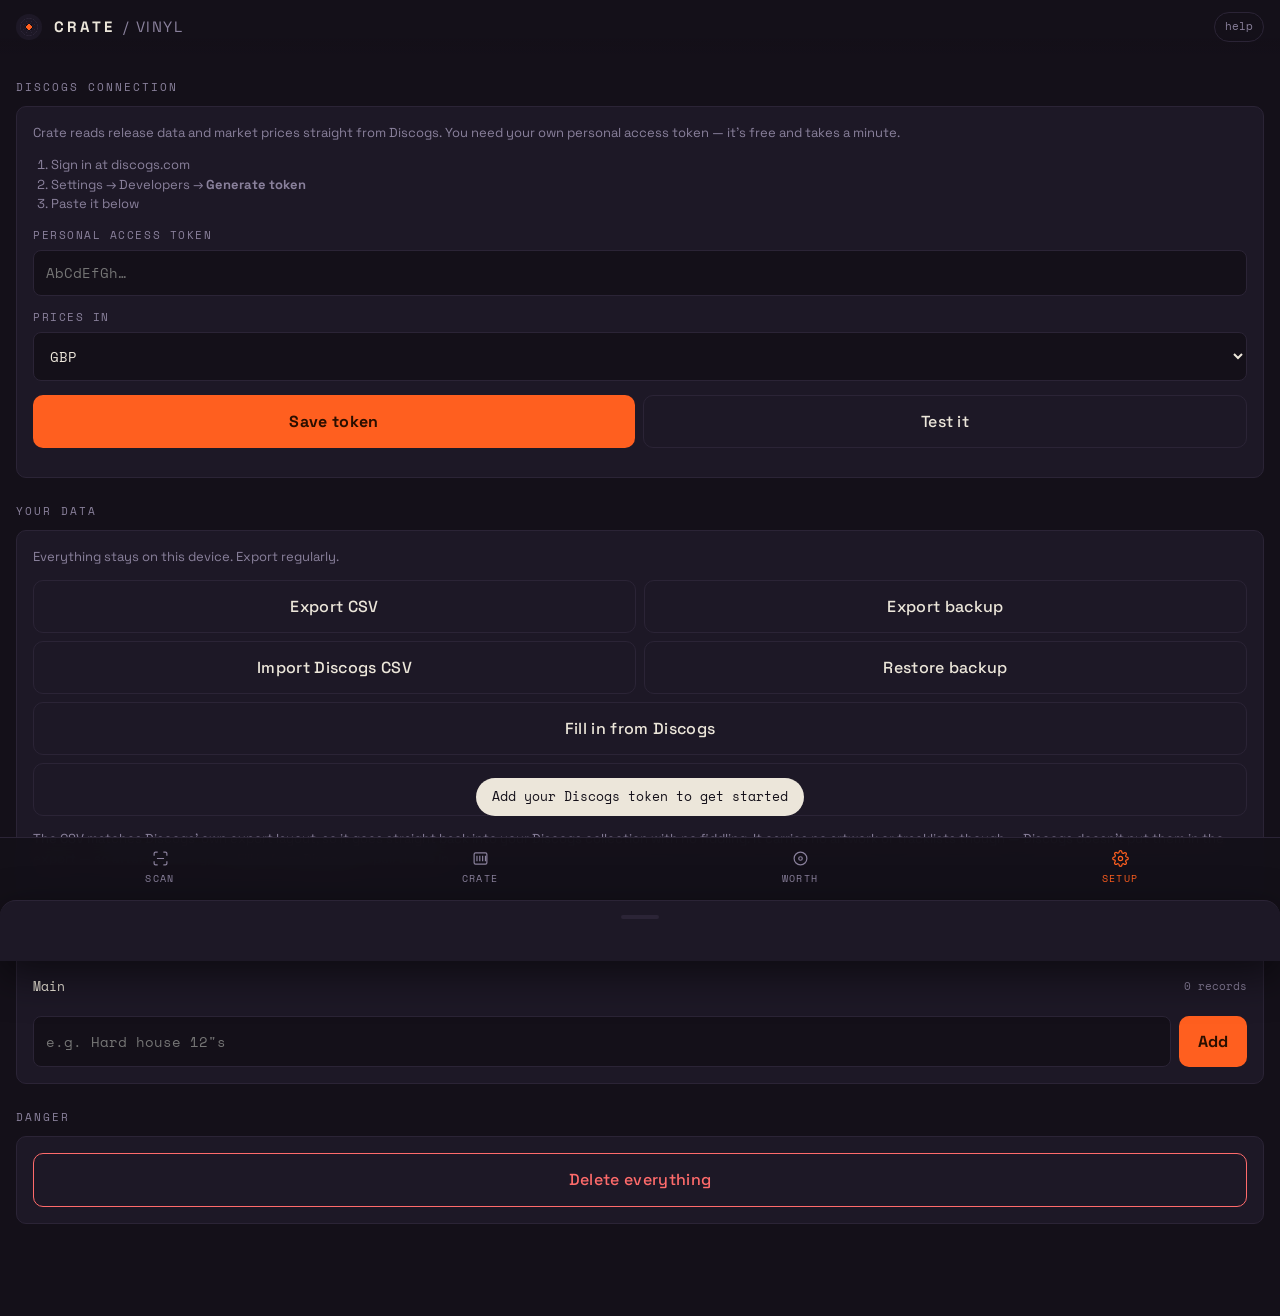
==== commit c9b6bfe1: "v0.2.0 - Add 'Fill in from Discogs' so CSV imports get artwork and tracklists" ====
--- a/crate.html
+++ b/crate.html
@@ -412,9 +412,10 @@
       <button class="btn quiet" id="btnImport">Import Discogs CSV</button>
       <button class="btn quiet" id="btnRestore">Restore backup</button>
     </div>
+    <button class="btn quiet" id="btnFill" style="margin-bottom:8px">Fill in from Discogs</button>
     <button class="btn quiet" id="btnDj">Export DJ crate sheet</button>
     <input type="file" id="file" accept=".csv,.json" style="display:none">
-    <p class="hint">The CSV matches Discogs' own export layout, so it goes straight back into your Discogs collection with no fiddling.</p>
+    <p class="hint">The CSV matches Discogs' own export layout, so it goes straight back into your Discogs collection with no fiddling. It carries no artwork or tracklists though — Discogs doesn't put them in the export — so after importing, tap <b>Fill in from Discogs</b> to pull those in.</p>
   </div>
 
   <div class="eyebrow">Shelves</div>
@@ -1205,7 +1206,67 @@
     added++;
   });
   save(); renderAll();
-  toast(added + ' records imported. Use “Refresh price” or rescan to pull artwork.');
+  toast(added + ' records imported. Tap “Fill in from Discogs” in Setup to pull artwork and tracklists.', 5200);
+}
+
+/* ── filling in a CSV import ────────────────────────────────
+   Discogs' export has no artwork, tracklist or price columns — only
+   release_id — so imported records arrive as stubs. Walk them and pull
+   the missing pieces, one release at a time. dg() already spaces calls
+   1.1s apart, so the loop needs no throttle of its own. */
+let filling = false;
+const needsFill = it => it.id && (!it.art || !(it.tracks||[]).length);
+
+async function backfill(){
+  if(filling){ filling = false; return; }          /* second tap = stop */
+  if(!DB.token){ toast('Add your Discogs token in Setup first.'); return; }
+
+  const todo = DB.items.filter(needsFill);
+  if(!todo.length){
+    toast('Nothing to fill in — every record with a Discogs ID already has its artwork and tracklist.', 4200);
+    return;
+  }
+  const mins = Math.max(1, Math.round(todo.length * 1.1 / 60));
+  if(!confirm(`Fill in artwork and tracklists for ${todo.length} record${todo.length===1?'':'s'}?\n\n`
+            + `Discogs allows about one request a second, so this takes roughly ${mins} minute${mins===1?'':'s'}. `
+            + `You can carry on using Crate while it runs, and stop it any time.`)) return;
+
+  const btn = $('#btnFill'), label = btn.textContent;
+  filling = true; spin(true);
+  let done = 0, failed = 0;
+
+  for(const stub of todo){
+    if(!filling) break;
+    btn.textContent = `Stop (${done + failed + 1} of ${todo.length})`;
+    try{
+      const rel = await fetchRelease(stub.id);
+      const o = DB.items.find(x => x.uid === stub.uid);
+      if(!o) continue;                              /* deleted while we ran */
+      if(!o.art && rel.images?.[0]) o.art = rel.images[0].uri150 || rel.images[0].uri;
+      const fresh = flatTracks(rel.tracklist);
+      if(fresh.length) o.tracks = mergeTracks(fresh, o.tracks);
+      o.low     = typeof rel.lowest_price === 'number' ? rel.lowest_price : null;
+      o.forSale = rel.num_for_sale ?? null;
+      o.have    = rel.community?.have ?? null;
+      o.want    = rel.community?.want ?? null;
+      if(!o.country)          o.country = rel.country || '';
+      if(!(o.genres||[]).length) o.genres = (rel.genres||[]).concat(rel.styles||[]);
+      if(!o.year)             o.year = rel.year || (rel.released||'').slice(0,4) || '';
+      if(!o.format)           o.format = (rel.formats||[]).map(f => [f.name, f.text, (f.descriptions||[]).join(' ')].filter(Boolean).join(' ')).join(', ');
+      o.priced = Date.now();
+      done++; save();
+    }catch(e){
+      failed++;
+      if(e.message === 'NO_TOKEN' || e.message === 'BAD_TOKEN'){ toast(friendly(e)); break; }
+    }
+    if(done && done % 10 === 0) renderAll();        /* show progress as it lands */
+  }
+
+  const stopped = !filling;                          /* false = ran to the end */
+  filling = false; btn.textContent = label;
+  spin(false); save(); renderAll();
+  toast(`${stopped ? 'Stopped — filled in' : 'Filled in'} ${done} record${done===1?'':'s'}`
+      + (failed ? ` · ${failed} couldn't be fetched` : ''), 4600);
 }
 
 function download(name, data, type){
@@ -1328,6 +1389,7 @@
   download('crate-dj-sheet.csv', [head.join(',')].concat(body).join('\n'), 'text/csv');
 };
 let importMode = 'csv';
+$('#btnFill').onclick = backfill;
 $('#btnImport').onclick = () => { importMode='csv'; $('#file').accept='.csv'; $('#file').click(); };
 $('#btnRestore').onclick = () => { importMode='json'; $('#file').accept='.json'; $('#file').click(); };
 $('#file').onchange = e => {
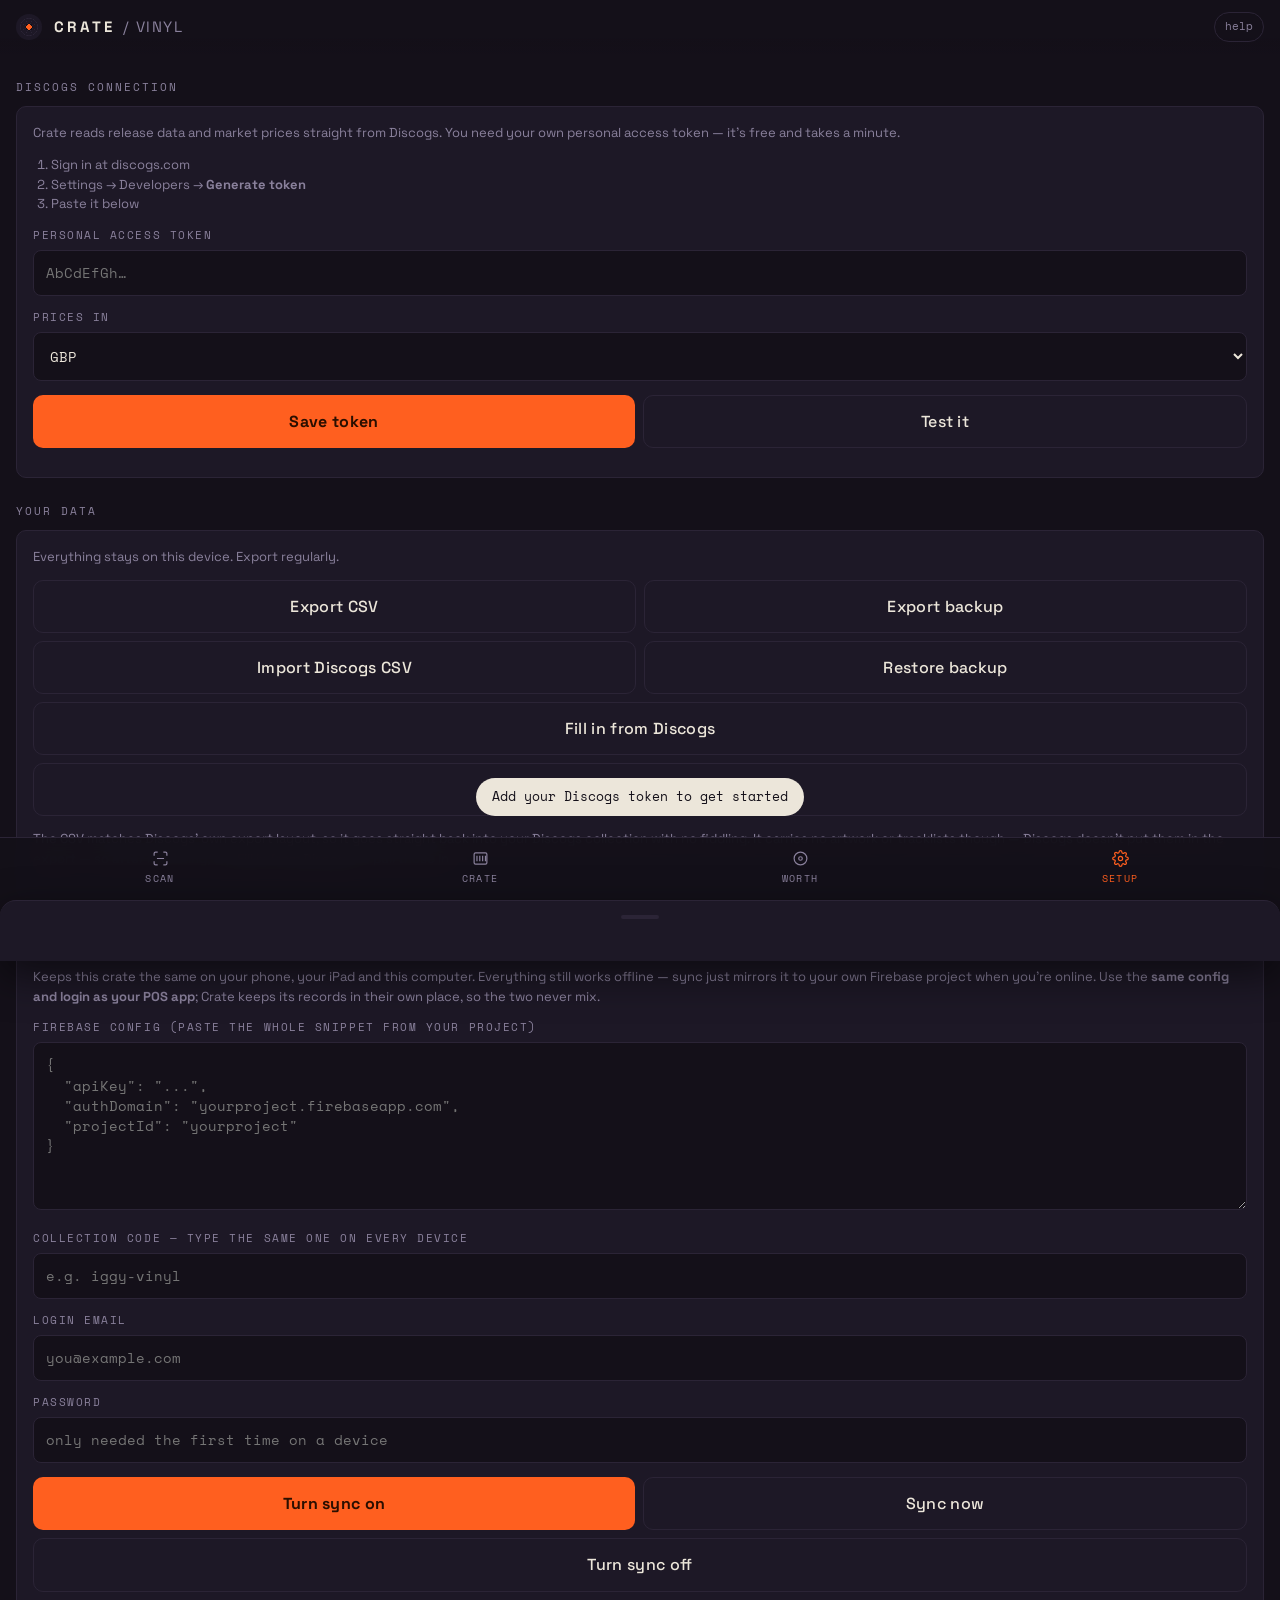
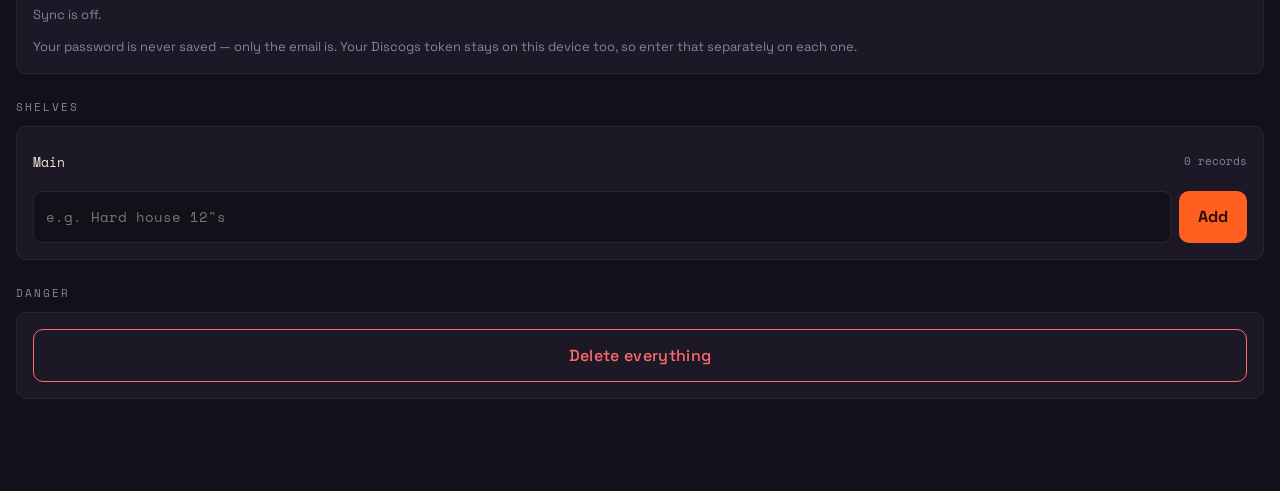
==== commit cc24bc9a: "v0.5.0 - Sync the crate across devices via Firebase, same pattern as the POS app" ====
--- a/crate.html
+++ b/crate.html
@@ -85,7 +85,8 @@
 .row>*{flex:1}
 label.f{display:block;font-family:var(--mono);font-size:11px;letter-spacing:.14em;
   text-transform:uppercase;color:var(--dust);margin:14px 0 6px}
-input[type=text],input[type=number],input[type=search],select,textarea{
+input[type=text],input[type=number],input[type=search],
+input[type=email],input[type=password],select,textarea{
   width:100%;background:var(--ink);border:1px solid var(--groove);
   border-radius:8px;padding:12px;font-family:var(--mono);font-size:14px}
 input:focus,select:focus,textarea:focus{border-color:var(--sticker);outline:none}
@@ -161,6 +162,37 @@
   white-space:nowrap;overflow:hidden;text-overflow:ellipsis}
 .dupe{position:absolute;left:6px;top:6px;background:var(--warn);color:#2a1f00;
   font-family:var(--mono);font-size:9px;font-weight:700;padding:2px 5px;border-radius:2px}
+
+/* ── shelves, each its own crate ──────────────────────────── */
+.shelfhead{display:flex;align-items:center;gap:10px;margin:26px 0 10px}
+.shelfhead .eyebrow{margin:0}
+.shelfhead .spacer{flex:1}
+.shelfGrid{display:grid;grid-template-columns:repeat(3,1fr);gap:12px}
+.shelfTile{background:var(--wax);border:1px solid var(--groove);border-radius:14px;
+  padding:9px 9px 7px;cursor:pointer;touch-action:manipulation;
+  transition:border-color .15s ease}
+.shelfTile:hover{border-color:var(--dust)}
+.shelfTile.on{border-color:var(--sticker)}
+.shelfTile .art{position:relative;height:76px;border-radius:7px;overflow:hidden;
+  background:var(--ink);box-shadow:inset 0 2px 12px rgba(0,0,0,.6)}
+.shelfTile .spines{display:flex;gap:2px;height:100%;padding:5px 4px}
+.shelfTile .spines i{flex:1;min-width:2px;border-radius:1px;display:block}
+.shelfTile .count{position:absolute;inset:0;display:grid;place-items:center}
+.shelfTile .count b{background:rgba(20,16,25,.82);border:1px solid var(--groove);
+  border-radius:7px;padding:3px 9px;font-family:var(--mono);font-size:13px;
+  font-weight:700;color:var(--card)}
+.shelfTile .name{margin-top:7px;font-family:var(--mono);font-size:10.5px;color:var(--dust);
+  text-align:center;white-space:nowrap;overflow:hidden;text-overflow:ellipsis}
+.shelfTile.empty .art{opacity:.4}
+.shelfGrid.editing .shelfTile{cursor:grab;animation:jiggle .8s ease-in-out infinite}
+.shelfGrid.editing .shelfTile .name::after{content:' ⠿';color:var(--sticker)}
+.shelfTile.drag{animation:none;transform:scale(1.06);opacity:.92;position:relative;z-index:5;
+  border-color:var(--sticker);box-shadow:var(--shadow);cursor:grabbing}
+@keyframes jiggle{0%,100%{transform:rotate(-.6deg)}50%{transform:rotate(.6deg)}}
+@media (prefers-reduced-motion:reduce){
+  .shelfGrid.editing .shelfTile{animation:none}
+  .shelfTile.drag{transform:none}
+}
 
 /* ── view toggle ──────────────────────────────────────────── */
 .toggle{display:flex;gap:1px;background:var(--groove);border:1px solid var(--groove);
@@ -316,6 +348,13 @@
 <section class="view" id="v-crate">
   <div class="eyebrow">Your collection</div>
   <div class="strip" id="strip"></div>
+
+  <div class="shelfhead">
+    <div class="eyebrow">Shelves</div>
+    <div class="spacer"></div>
+    <button class="ghost" id="btnShelfEdit">rearrange</button>
+  </div>
+  <div class="shelfGrid" id="shelfGrid"></div>
 
   <div class="eyebrow">Flick through</div>
   <div class="crate-rail"><div class="crate" id="crate"></div></div>
@@ -418,6 +457,33 @@
     <p class="hint">The CSV matches Discogs' own export layout, so it goes straight back into your Discogs collection with no fiddling. It carries no artwork or tracklists though — Discogs doesn't put them in the export — so after importing, tap <b>Fill in from Discogs</b> to pull those in.</p>
   </div>
 
+  <div class="eyebrow">Sync across your devices</div>
+  <div class="panel">
+    <p class="hint" style="margin-top:0">Keeps this crate the same on your phone, your iPad and this computer.
+      Everything still works offline — sync just mirrors it to your own Firebase project when you're online.
+      Use the <b>same config and login as your POS app</b>; Crate keeps its records in their own place, so the two never mix.</p>
+    <label class="f" for="syncCfg">Firebase config (paste the whole snippet from your project)</label>
+    <textarea id="syncCfg" rows="7" spellcheck="false" placeholder='{
+  "apiKey": "...",
+  "authDomain": "yourproject.firebaseapp.com",
+  "projectId": "yourproject"
+}'></textarea>
+    <label class="f" for="syncCode">Collection code — type the same one on every device</label>
+    <input type="text" id="syncCode" placeholder="e.g. iggy-vinyl" autocomplete="off" spellcheck="false">
+    <label class="f" for="syncEmail">Login email</label>
+    <input type="email" id="syncEmail" placeholder="you@example.com" autocomplete="username" spellcheck="false">
+    <label class="f" for="syncPw">Password</label>
+    <input type="password" id="syncPw" placeholder="only needed the first time on a device" autocomplete="current-password">
+    <div class="row" style="margin-top:14px">
+      <button class="btn" id="btnSyncOn">Turn sync on</button>
+      <button class="btn quiet" id="btnSyncNow">Sync now</button>
+    </div>
+    <button class="btn quiet" id="btnSyncOff" style="margin-top:8px">Turn sync off</button>
+    <p class="hint" id="syncState" style="margin-bottom:0">Sync is off.</p>
+    <p class="hint" style="margin-bottom:0">Your password is never saved — only the email is. Your Discogs
+      token stays on this device too, so enter that separately on each one.</p>
+  </div>
+
   <div class="eyebrow">Shelves</div>
   <div class="panel">
     <div id="shelfList"></div>
@@ -481,7 +547,288 @@
   $('#curr').value = DB.curr || 'GBP';
 }
 let saveTimer;
-function save(){ clearTimeout(saveTimer); saveTimer = setTimeout(()=>store.set('crate.db', DB), 200); }
+function save(){
+  clearTimeout(saveTimer);
+  saveTimer = setTimeout(() => {
+    store.set('crate.db', DB);
+    /* Sync is defined further down; harmless before it exists */
+    try{ if(typeof Sync !== 'undefined') Sync.onLocalChange(); }catch(e){}
+  }, 200);
+}
+
+/* ══════════════════════════════════════════════════════════
+   SYNC (Firebase Firestore) — same approach as the POS app
+   Local-first: everything works offline on localStorage. This
+   layer mirrors the crate to a Firestore workspace so a phone,
+   an iPad and a computer stay in step.
+   - Each record syncs as its OWN document, so editing different
+     records on two devices never clobbers anything.
+   - Merge rule: newest edit to a given record wins.
+   - Offline changes queue and go up on reconnect. Export backup
+     remains the fully-offline fallback.
+   Records live at workspaces/<code>/records and the shelf order
+   at workspaces/<code>/meta/crate — different names to the POS's
+   items/sales/session, so one Firebase project holds both safely.
+   ══════════════════════════════════════════════════════════ */
+var Sync = (function(){
+  const CFG='crate.sync.cfg', CODE='crate.sync.code', MAIL='crate.sync.email',
+        ON='crate.sync.on', CID='crate.sync.client', TIMES='crate.sync.times';
+  const SDK_APP ='https://www.gstatic.com/firebasejs/10.12.2/firebase-app-compat.js';
+  const SDK_FS  ='https://www.gstatic.com/firebasejs/10.12.2/firebase-firestore-compat.js';
+  const SDK_AUTH='https://www.gstatic.com/firebasejs/10.12.2/firebase-auth-compat.js';
+
+  let app=null, db=null, recCol=null, metaDoc=null;
+  let listeners=[], connected=false, connecting=false;
+  let shadow={}, metaShadow='';
+
+  const ls = {
+    get(k){ try{ return localStorage.getItem(k)||''; }catch(e){ return ''; } },
+    set(k,v){ try{ localStorage.setItem(k,v); }catch(e){} }
+  };
+  const clientId = (() => {
+    let v = ls.get(CID);
+    if(!v){ v = Math.random().toString(36).slice(2) + Date.now().toString(36); ls.set(CID,v); }
+    return v;
+  })();
+
+  let times = (() => {
+    let o = null; try{ o = JSON.parse(ls.get(TIMES)); }catch(e){}
+    if(!o || typeof o !== 'object') o = {};
+    o.records = o.records || {}; o.meta = o.meta || 0; return o;
+  })();
+  const saveTimes = () => ls.set(TIMES, JSON.stringify(times));
+
+  const getCfg = () => { try{ return JSON.parse(ls.get(CFG)); }catch(e){ return null; } };
+  const getCode = () => ls.get(CODE);
+  const getEmail = () => ls.get(MAIL);
+  const isOn = () => ls.get(ON) === '1';
+
+  const ser = v => { try{ return JSON.stringify(v); }catch(e){ return ''; } };
+  /* Firestore rejects undefined; a JSON round-trip drops those keys */
+  const clean = v => JSON.parse(ser(v));
+  const docSafe = s => String(s||'').replace(/[\/\.\#\$\[\]]/g,'_').slice(0,120);
+
+  function setStatus(text, kind){
+    const el = $('#syncState');
+    if(!el) return;
+    el.textContent = connected ? ('Synced — ' + text) : text;
+    el.style.color = kind==='err' ? 'var(--bad)' : (kind==='ok' ? 'var(--ok)' : 'var(--dust)');
+  }
+
+  function loadScript(src){
+    return new Promise((res, rej) => {
+      if(document.querySelector(`script[data-fb="${src}"]`)) return res();
+      const s = document.createElement('script');
+      s.src = src; s.async = true; s.setAttribute('data-fb', src);
+      s.onload = res;
+      s.onerror = () => rej(new Error('Could not load Firebase — are you online?'));
+      document.head.appendChild(s);
+    });
+  }
+  async function loadSDK(){
+    if(!(window.firebase && window.firebase.firestore && window.firebase.auth)){
+      await loadScript(SDK_APP); await loadScript(SDK_FS); await loadScript(SDK_AUTH);
+    }
+    if(!(window.firebase && window.firebase.firestore)) throw new Error('Firebase failed to load');
+  }
+
+  /* ── incoming ─────────────────────────────────────────── */
+  function applyRemoteRecord(id, d){
+    if(!d) return false;
+    const key = d.key || id;                       /* real uid, not the sanitised doc id */
+    const ts = Number(d.updatedAt)||0, mine = Number(times.records[key])||0;
+    if(d.by === clientId && ts <= mine) return false;   /* our own echo */
+    if(ts < mine) return false;                         /* local is newer */
+    const at = DB.items.findIndex(x => x.uid === key);
+    if(d.deleted){ if(at >= 0) DB.items.splice(at, 1); delete shadow[key]; }
+    else {
+      if(at >= 0) DB.items[at] = d.data; else DB.items.unshift(d.data);
+      shadow[key] = ser(d.data);
+    }
+    times.records[key] = ts;
+    return true;
+  }
+  function applyRemoteMeta(d){
+    if(!d) return false;
+    const ts = Number(d.updatedAt)||0, mine = Number(times.meta)||0;
+    if(d.by === clientId && ts <= mine) return false;
+    if(ts < mine) return false;
+    let changed = false;
+    if(Array.isArray(d.shelves) && ser(d.shelves) !== ser(DB.shelves)){ DB.shelves = d.shelves; changed = true; }
+    if(d.curr && d.curr !== DB.curr){ DB.curr = d.curr; changed = true; }
+    times.meta = ts;
+    metaShadow = ser({s: DB.shelves, c: DB.curr});
+    return changed;
+  }
+
+  /* ── outgoing: diff against the shadow copy ───────────── */
+  function pushRecords(){
+    if(!connected) return;
+    const cur = {};
+    DB.items.forEach(i => { if(i && i.uid) cur[i.uid] = i; });
+    let n = 0;
+    Object.keys(cur).forEach(uid => {
+      const s = ser(cur[uid]);
+      if(shadow[uid] !== s){
+        const ts = Date.now(); times.records[uid] = ts; shadow[uid] = s; n++;
+        recCol.doc(docSafe(uid)).set({data: clean(cur[uid]), updatedAt: ts, by: clientId, deleted:false, key: uid});
+      }
+    });
+    Object.keys(shadow).forEach(uid => {
+      if(!(uid in cur)){
+        const ts = Date.now(); times.records[uid] = ts; delete shadow[uid]; n++;
+        recCol.doc(docSafe(uid)).set({updatedAt: ts, by: clientId, deleted:true, key: uid});
+      }
+    });
+    if(n) saveTimes();
+  }
+  function pushMeta(){
+    if(!connected) return;
+    const sig = ser({s: DB.shelves, c: DB.curr});
+    if(sig === metaShadow) return;
+    metaShadow = sig;
+    const ts = Date.now(); times.meta = ts; saveTimes();
+    metaDoc.set({shelves: clean(DB.shelves), curr: DB.curr, updatedAt: ts, by: clientId});
+  }
+
+  /* the debounced save() calls this on every local change */
+  function onLocalChange(){
+    if(!connected) return;
+    try{ pushRecords(); pushMeta(); }catch(e){}
+  }
+
+  function landed(){                     /* remote data arrived: persist + redraw */
+    store.set('crate.db', DB);
+    saveTimes();
+    renderAll();
+  }
+  function attachListeners(){
+    detach();
+    listeners.push(recCol.onSnapshot(snap => {
+      let touched = false;
+      snap.docChanges().forEach(ch => { if(applyRemoteRecord(ch.doc.id, ch.doc.data())) touched = true; });
+      if(touched) landed();
+    }, onErr));
+    listeners.push(metaDoc.onSnapshot(doc => {
+      if(doc.exists && applyRemoteMeta(doc.data())) landed();
+    }, onErr));
+  }
+  const onErr = () => setStatus('connection problem — retrying', 'err');
+  function detach(){ listeners.forEach(u => { try{ u(); }catch(e){} }); listeners = []; }
+
+  /* Merge everything remote into local, then set the shadow to what the
+     SERVER holds — not to what we have. The push that follows diffs
+     against it, so records only this device knows about (a fresh phone,
+     or the very first connect) get sent up. Building the shadow from
+     local data instead makes that diff empty and nothing ever uploads. */
+  async function reconcile(){
+    const rs = await recCol.get();
+    const remote = {};
+    rs.forEach(doc => { const d = doc.data(); if(d) remote[d.key || doc.id] = d; });
+    Object.keys(remote).forEach(k => applyRemoteRecord(k, remote[k]));
+
+    const ms = await metaDoc.get();
+    if(ms.exists) applyRemoteMeta(ms.data());
+
+    shadow = {};
+    Object.keys(remote).forEach(k => { if(!remote[k].deleted) shadow[k] = ser(remote[k].data); });
+
+    store.set('crate.db', DB); saveTimes();
+    renderAll();
+  }
+
+  async function connect(opts){
+    opts = opts || {};
+    if(connecting) return;
+    connecting = true;
+    const cfg = getCfg();
+    if(!cfg || !getCode()){ connecting = false; setStatus('needs setting up', 'err'); return; }
+    try{
+      setStatus('connecting…');
+      await loadSDK();
+      try{ app = firebase.apps && firebase.apps.length ? firebase.app() : firebase.initializeApp(cfg); }
+      catch(e){ app = firebase.initializeApp(cfg); }
+
+      const auth = firebase.auth(app);
+      try{ await auth.setPersistence(firebase.auth.Auth.Persistence.LOCAL); }catch(e){}
+      if(!auth.currentUser){
+        const email = (opts.email || getEmail() || '').trim();
+        const pw = opts.password || '';
+        if(!email || !pw){
+          connecting = false;
+          setStatus('enter your email and password above, then tap Turn sync on', 'err');
+          if(!opts.silent) toast('Sign in to turn sync on');
+          return;
+        }
+        try{ await auth.signInWithEmailAndPassword(email, pw); }
+        catch(e){
+          connecting = false;
+          const msg = e && e.code === 'auth/invalid-credential' ? 'Wrong email or password'
+                    : e && e.code === 'auth/operation-not-allowed' ? 'Turn on Email/Password sign-in in Firebase'
+                    : (e && e.message) || 'Sign-in failed';
+          setStatus(msg, 'err');
+          if(!opts.silent) toast(msg, 4000);
+          return;
+        }
+      }
+
+      db = firebase.firestore(app);
+      try{ await db.enablePersistence({synchronizeTabs:true}); }catch(e){}
+      const ws = db.collection('workspaces').doc(docSafe(getCode()));
+      recCol  = ws.collection('records');
+      metaDoc = ws.collection('meta').doc('crate');
+
+      await reconcile();
+      connected = true;
+      pushRecords(); pushMeta();          /* send anything remote didn't have */
+      attachListeners();
+      connecting = false;
+      ls.set(ON, '1');
+      setStatus('all up to date', 'ok');
+      if(!opts.silent) toast('Sync is on');
+      const pw = $('#syncPw'); if(pw) pw.value = '';
+    }catch(err){
+      connecting = false; connected = false;
+      setStatus((err && err.message) || 'could not connect', 'err');
+      if(!opts.silent) toast((err && err.message) || 'Could not turn sync on', 4000);
+    }
+  }
+
+  function disconnect(){
+    detach(); connected = false; connecting = false;
+    ls.set(ON, '0');
+    setStatus('Sync is off.');
+    toast('Sync turned off');
+  }
+
+  function saveSettings(cfgText, code, email){
+    let cfg;
+    try{ cfg = JSON.parse(cfgText); }
+    catch(e){
+      const m = cfgText && cfgText.match(/\{[\s\S]*\}/);        /* tolerate a pasted snippet */
+      if(m){ try{ cfg = JSON.parse(m[0]); }catch(e2){
+        try{ cfg = (new Function('return (' + m[0] + ')'))(); }catch(e3){ cfg = null; }
+      } }
+    }
+    if(!cfg || !cfg.projectId || !cfg.apiKey) throw new Error('That Firebase config looks incomplete — it needs apiKey and projectId.');
+    if(!code || !code.trim()) throw new Error('Pick a collection code, the same on every device.');
+    if(!email || !email.trim()) throw new Error('Enter the email you log in with.');
+    ls.set(CFG, JSON.stringify(cfg));
+    ls.set(CODE, code.trim());
+    ls.set(MAIL, email.trim());            /* email only — never the password */
+    return cfg;
+  }
+
+  function syncNow(){
+    if(!connected){ connect(); return; }
+    try{ pushRecords(); pushMeta(); }catch(e){}
+    reconcile().then(() => { attachListeners(); setStatus('all up to date', 'ok'); toast('Synced'); })
+               .catch(() => setStatus('sync problem', 'err'));
+  }
+
+  return {connect, disconnect, syncNow, saveSettings, onLocalChange, setStatus,
+          isOn, getCfg, getCode, getEmail, isConnected: () => connected};
+})();
 
 function toast(msg, ms=2600){
   const t = $('#toast'); t.textContent = msg; t.classList.add('on');
@@ -940,6 +1287,42 @@
   }).join('');
 }
 
+/* ── shelves as separate crates ─────────────────────────────
+   One tile per shelf, its spines drawn from the records sitting on
+   it. Tapping a tile filters the collection to that shelf; tapping
+   the same one again clears it. "Rearrange" turns on drag-to-reorder,
+   and DB.shelves order is what the filter and the sheet's shelf
+   picker read, so moving a tile moves it everywhere. */
+let shelfEdit = false;
+
+function renderShelfGrid(){
+  const el = $('#shelfGrid');
+  if(!el) return;
+  const active = $('#shelfFilter').value;
+  el.classList.toggle('editing', shelfEdit);
+
+  if(!DB.shelves.length){
+    el.innerHTML = '<div class="hint">No shelves yet.</div>';
+    return;
+  }
+  el.innerHTML = DB.shelves.map((s, i) => {
+    const items = DB.items.filter(x => x.shelf === s);
+    /* 18 spines is all that stays legible at this tile size */
+    const bars = items.slice(0, 18).map(it => {
+      const h = hue(it.artist + it.label);
+      return `<i style="background:linear-gradient(180deg,hsl(${h} 36% 32%),hsl(${h} 30% 16%))"></i>`;
+    }).join('');
+    return `<div class="shelfTile${items.length ? '' : ' empty'}${s === active ? ' on' : ''}"
+        data-i="${i}" data-shelf-name="${esc(s)}">
+      <div class="art">
+        <div class="spines">${bars}</div>
+        <div class="count"><b>${items.length}</b></div>
+      </div>
+      <div class="name">${esc(s)}</div>
+    </div>`;
+  }).join('');
+}
+
 function renderFilters(){
   const sh = $('#shelfFilter'), keepS = sh.value;
   sh.innerHTML = '<option value="">All shelves</option>' + DB.shelves.map(s=>`<option>${esc(s)}</option>`).join('');
@@ -956,7 +1339,7 @@
   $('#shelfList').innerHTML = DB.shelves.map((s,i)=>
     `<div class="q"><div class="code">${esc(s)}</div>
      <div class="st">${DB.items.filter(x=>x.shelf===s).length} records</div>
-     ${DB.shelves.length>1?`<button class="ghost" data-shelf="${i}" style="margin-left:10px">remove</button>`:''}</div>`).join('');
+     ${DB.shelves.length>1?`<button class="ghost" data-shelf-remove="${i}" style="margin-left:10px">remove</button>`:''}</div>`).join('');
 }
 
 function bars(map, host, fmt = v=>v){
@@ -991,7 +1374,8 @@
   $('#tlist').style.display = MODE==='tracks'  ? '' : 'none';
   if(MODE==='sleeves') renderGrid(); else renderTracks();
 }
-function renderAll(){ renderStrip(); renderCrate(); renderFilters(); renderList(); renderStats(); }
+/* renderShelfGrid reads the shelf filter, so it follows renderFilters */
+function renderAll(){ renderStrip(); renderCrate(); renderFilters(); renderShelfGrid(); renderList(); renderStats(); }
 
 /* ── detail sheet ─────────────────────────────────────────── */
 let openUid = null;
@@ -1179,34 +1563,113 @@
   return rows.filter(r => r.some(x => x.trim()!==''));
 }
 
+/* ── tracklists embedded in a CSV column ────────────────────
+   Collection apps export a tracklist as one line per track:
+       A1. The Drill (Evacuation Mix) (7:40)
+   The position letters only ever run A-H on a record, so requiring
+   that stops a title like "Mr. Vain" losing its "Mr." to the position.
+   Only a trailing (m:ss) counts as a duration - mix names live in
+   brackets too, and they're part of the title. */
+function parseTrackLines(text){
+  return String(text||'').split(/\r?\n/).map(l => l.trim()).filter(Boolean).map(line => {
+    let pos = '', title = line, dur = '';
+    const m = title.match(/^([A-H]{1,3}\d{0,3}|\d{1,3})\.\s+(.+)$/);
+    if(m){ pos = m[1]; title = m[2].trim(); }
+    const d = title.match(/\s*\((\d{1,2}:\d{2})\)$/);
+    if(d){ dur = d[1]; title = title.slice(0, d.index).trim(); }
+    return {pos, title: title || 'Untitled', artist:'', dur, bpm:null, key:''};
+  });
+}
+
+/* Some exports carry a second tracklist column with the artist in front
+   of each title - the only place a compilation's real artists appear.
+   Take the artist from it rather than the whole line, and only when the
+   rich title is exactly "<someone> - <the plain title>", so a release
+   like "Rich Pickings - Volume III" can't get split down its own dash. */
+function mergeTrackArtists(tracks, richText){
+  const rich = parseTrackLines(richText);
+  if(rich.length !== tracks.length) return tracks;
+  tracks.forEach((t, i) => {
+    const suffix = ' - ' + t.title;
+    const rt = rich[i].title;
+    if(rt.length > suffix.length && rt.endsWith(suffix)){
+      t.artist = rt.slice(0, rt.length - suffix.length).trim();
+    }
+  });
+  return tracks;
+}
+
+/* "Barcode: 044006394510 (Scanned)" among matrix numbers and rights
+   societies. The scanned one is the one a camera will match later. */
+function barcodeFrom(text){
+  let fallback = '';
+  for(const line of String(text||'').split(/\r?\n/)){
+    const m = line.match(/^\s*Barcode:\s*(.+)$/i);
+    if(!m) continue;
+    const digits = m[1].replace(/\D/g, '');
+    if(digits.length < 8) continue;
+    if(/\(scanned\)/i.test(line)) return digits;
+    if(!fallback) fallback = digits;
+  }
+  return fallback;
+}
+
 function importCsv(text){
-  const rows = parseCsv(text);
+  const rows = parseCsv(text.replace(/^﻿/, ''));
   if(rows.length < 2){ toast('That CSV looks empty'); return; }
   const head = rows[0].map(h => h.trim());
   const ix = n => head.findIndex(h => h.toLowerCase() === n.toLowerCase());
   const g = (r, n) => { const j = ix(n); return j>=0 ? (r[j]||'').trim() : ''; };
-  let added = 0;
+  /* Same field, different spelling depending on which app wrote the file.
+     First name that carries a value wins, so order matters: AlbumTitle
+     beats Title because some exports put "Artist - Album" in Title. */
+  const pick = (r, ...names) => { for(const n of names){ const v = g(r, n); if(v) return v; } return ''; };
+
+  let added = 0, withTracks = 0;
   rows.slice(1).forEach(r => {
-    const id = parseInt(g(r,'release_id'),10);
-    const artist = g(r,'Artist'), title = g(r,'Title');
+    const artist = pick(r, 'Artist', 'ArtistSort');
+    const title  = pick(r, 'AlbumTitle', 'Title');
     if(!artist && !title) return;
-    const shelf = g(r,'CollectionFolder') || DB.shelves[0] || 'Main';
+
+    const shelf = pick(r, 'CollectionFolder', 'Shelf') || DB.shelves[0] || 'Main';
     if(shelf && !DB.shelves.includes(shelf)) DB.shelves.push(shelf);
+
+    const tracks = mergeTrackArtists(
+      parseTrackLines(pick(r, 'Tracklist', 'Tracklist with Artists')),
+      pick(r, 'Tracklist with Artists'));
+    if(tracks.length) withTracks++;
+
+    const paid = parseFloat(pick(r, 'Price').replace(/[^\d.]/g, ''));
+
     DB.items.push({
       uid:'i'+Date.now()+Math.random().toString(36).slice(2,7),
-      id: id || 0, artist: artist||'Unknown artist', title: title||'Untitled',
-      year: parseInt(g(r,'Released'),10) || '', label: g(r,'Label'),
-      catno: g(r,'Catalog#'), country:'', format: g(r,'Format'), genres:[],
-      art:'', tracks:[], low:null, forSale:null, have:null, want:null, barcode:'',
-      media: unGM(g(r,'Collection Media Condition')),
-      sleeve: unGM(g(r,'Collection Sleeve Condition')),
-      paid:null, notes: g(r,'Collection Notes'), shelf,
-      added: g(r,'Date Added') || new Date().toISOString(), priced:0
+      id: parseInt(pick(r, 'release_id', 'DiscogsReleaseId'), 10) || 0,
+      artist: artist || 'Unknown artist',
+      title: title || 'Untitled',
+      year: parseInt(pick(r, 'Released'), 10) || '',
+      label: pick(r, 'Label'),
+      catno: pick(r, 'Catalog#', 'CatNo'),
+      country: pick(r, 'Country'),
+      format: pick(r, 'Format'),
+      genres: pick(r, 'Genres').split(/[,;\n]/).map(s => s.trim()).filter(Boolean),
+      art:'', tracks,
+      low:null, forSale:null, have:null, want:null,
+      barcode: barcodeFrom(pick(r, 'Identifiers')),
+      media: unGM(pick(r, 'Collection Media Condition')),
+      sleeve: unGM(pick(r, 'Collection Sleeve Condition')),
+      paid: isFinite(paid) && paid > 0 ? paid : null,
+      notes: pick(r, 'Collection Notes', 'Notes'),
+      shelf,
+      added: pick(r, 'Date Added', 'AddedAt') || new Date().toISOString(),
+      priced: 0
     });
     added++;
   });
+
   save(); renderAll();
-  toast(added + ' records imported. Tap “Fill in from Discogs” in Setup to pull artwork and tracklists.', 5200);
+  toast(`${added} records imported`
+      + (withTracks ? ` · ${withTracks} came with tracklists` : '')
+      + '. Tap “Fill in from Discogs” in Setup for artwork and prices.', 5600);
 }
 
 /* ── filling in a CSV import ────────────────────────────────
@@ -1343,9 +1806,11 @@
 document.addEventListener('click', e => {
   const rec = e.target.closest('.rec, .spine');
   if(rec){ openSheet(rec.dataset.uid); return; }
-  const sh = e.target.closest('[data-shelf]');
+  /* the remove button only - matching a bare [data-shelf] here once caught
+     the shelf tiles too, and deleted whatever shelf sat at that index */
+  const sh = e.target.closest('[data-shelf-remove]');
   if(sh){
-    const i = +sh.dataset.shelf, name = DB.shelves[i];
+    const i = +sh.dataset.shelfRemove, name = DB.shelves[i];
     if(!confirm('Remove shelf "'+name+'"? Records move to '+(DB.shelves.find(s=>s!==name))+'.')) return;
     DB.shelves.splice(i,1);
     DB.items.forEach(x => { if(x.shelf===name) x.shelf = DB.shelves[0]; });
@@ -1389,6 +1854,86 @@
   download('crate-dj-sheet.csv', [head.join(',')].concat(body).join('\n'), 'text/csv');
 };
 let importMode = 'csv';
+/* ── shelf tiles: tap to filter, drag to reorder ────────────
+   Pointer events rather than HTML5 drag-and-drop, which doesn't fire
+   on touch. The dragged tile is moved in the DOM as you go so the
+   others shuffle live; DB.shelves is kept in step and saved on drop. */
+$('#btnShelfEdit').onclick = () => {
+  shelfEdit = !shelfEdit;
+  $('#btnShelfEdit').textContent = shelfEdit ? 'done' : 'rearrange';
+  renderShelfGrid();
+};
+
+(function wireShelfTiles(){
+  const grid = $('#shelfGrid');
+  let dragEl = null, from = -1, moved = false;
+
+  grid.addEventListener('pointerdown', e => {
+    if(!shelfEdit) return;
+    const tile = e.target.closest('.shelfTile');
+    if(!tile) return;
+    dragEl = tile; from = +tile.dataset.i; moved = false;
+    /* capture keeps the moves coming if a finger strays off the tile;
+       if the browser won't give it, the drag still works over the grid */
+    try{ tile.setPointerCapture(e.pointerId); }catch(err){}
+    tile.classList.add('drag');
+    e.preventDefault();
+  });
+
+  grid.addEventListener('pointermove', e => {
+    if(!dragEl) return;
+    e.preventDefault();
+    const over = [...grid.children].find(c => {
+      if(c === dragEl) return false;
+      const r = c.getBoundingClientRect();
+      return e.clientX >= r.left && e.clientX <= r.right
+          && e.clientY >= r.top  && e.clientY <= r.bottom;
+    });
+    if(!over) return;
+    const to = +over.dataset.i;
+    DB.shelves.splice(to, 0, DB.shelves.splice(from, 1)[0]);
+    grid.insertBefore(dragEl, to < from ? over : over.nextSibling);
+    [...grid.children].forEach((c, i) => c.dataset.i = i);
+    from = to; moved = true;
+  });
+
+  const drop = () => {
+    if(!dragEl) return;
+    dragEl.classList.remove('drag');
+    dragEl = null;
+    if(moved){ save(); renderFilters(); toast('Shelf order saved'); }
+  };
+  grid.addEventListener('pointerup', drop);
+  grid.addEventListener('pointercancel', drop);
+
+  grid.addEventListener('click', e => {
+    if(shelfEdit) return;                       /* rearranging, not browsing */
+    const tile = e.target.closest('.shelfTile');
+    if(!tile) return;
+    const sel = $('#shelfFilter');
+    sel.value = sel.value === tile.dataset.shelfName ? '' : tile.dataset.shelfName;
+    renderList(); renderShelfGrid();
+    $('#grid').scrollIntoView({behavior:'smooth', block:'start'});
+  });
+})();
+
+/* ── sync panel ─────────────────────────────────────────── */
+function fillSyncForm(){
+  const cfg = Sync.getCfg();
+  if(cfg) $('#syncCfg').value = JSON.stringify(cfg, null, 2);
+  $('#syncCode').value = Sync.getCode();
+  $('#syncEmail').value = Sync.getEmail();
+  if(!Sync.isConnected()) Sync.setStatus(Sync.isOn() ? 'was on — tap Turn sync on to reconnect' : 'Sync is off.');
+}
+
+$('#btnSyncOn').onclick = () => {
+  try{ Sync.saveSettings($('#syncCfg').value, $('#syncCode').value, $('#syncEmail').value); }
+  catch(e){ toast(e.message, 4200); return; }
+  Sync.connect({email: $('#syncEmail').value, password: $('#syncPw').value});
+};
+$('#btnSyncOff').onclick = () => Sync.disconnect();
+$('#btnSyncNow').onclick = () => Sync.syncNow();
+
 $('#btnFill').onclick = backfill;
 $('#btnImport').onclick = () => { importMode='csv'; $('#file').accept='.csv'; $('#file').click(); };
 $('#btnRestore').onclick = () => { importMode='json'; $('#file').accept='.json'; $('#file').click(); };
@@ -1437,6 +1982,10 @@
 (async () => {
   await load();
   renderAll(); renderQueue();
+  fillSyncForm();
+  /* Firebase keeps the sign-in from last time, so reconnect quietly.
+     If it needs a password the panel says so rather than nagging. */
+  if(Sync.isOn()) Sync.connect({silent:true});
   if(!DB.token){
     document.querySelector('nav button[data-v="setup"]').click();
     toast('Add your Discogs token to get started', 4200);
